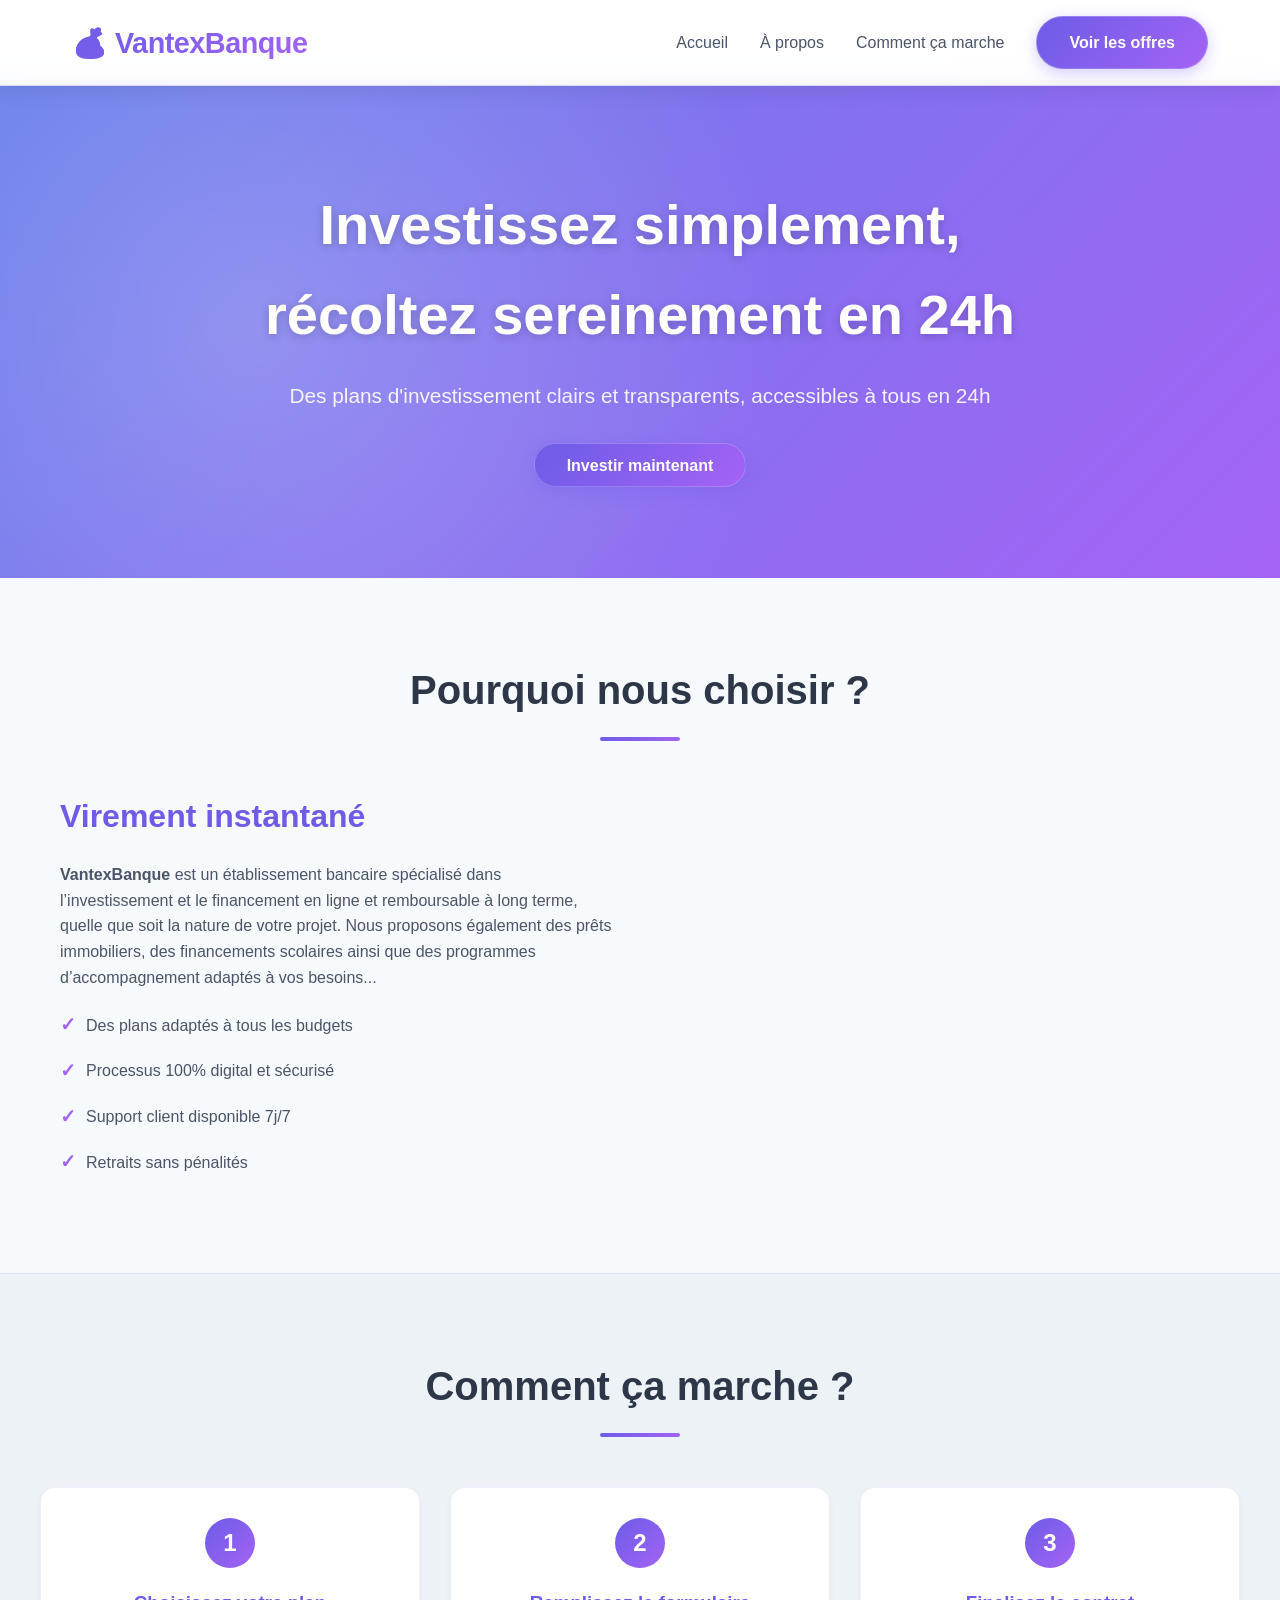
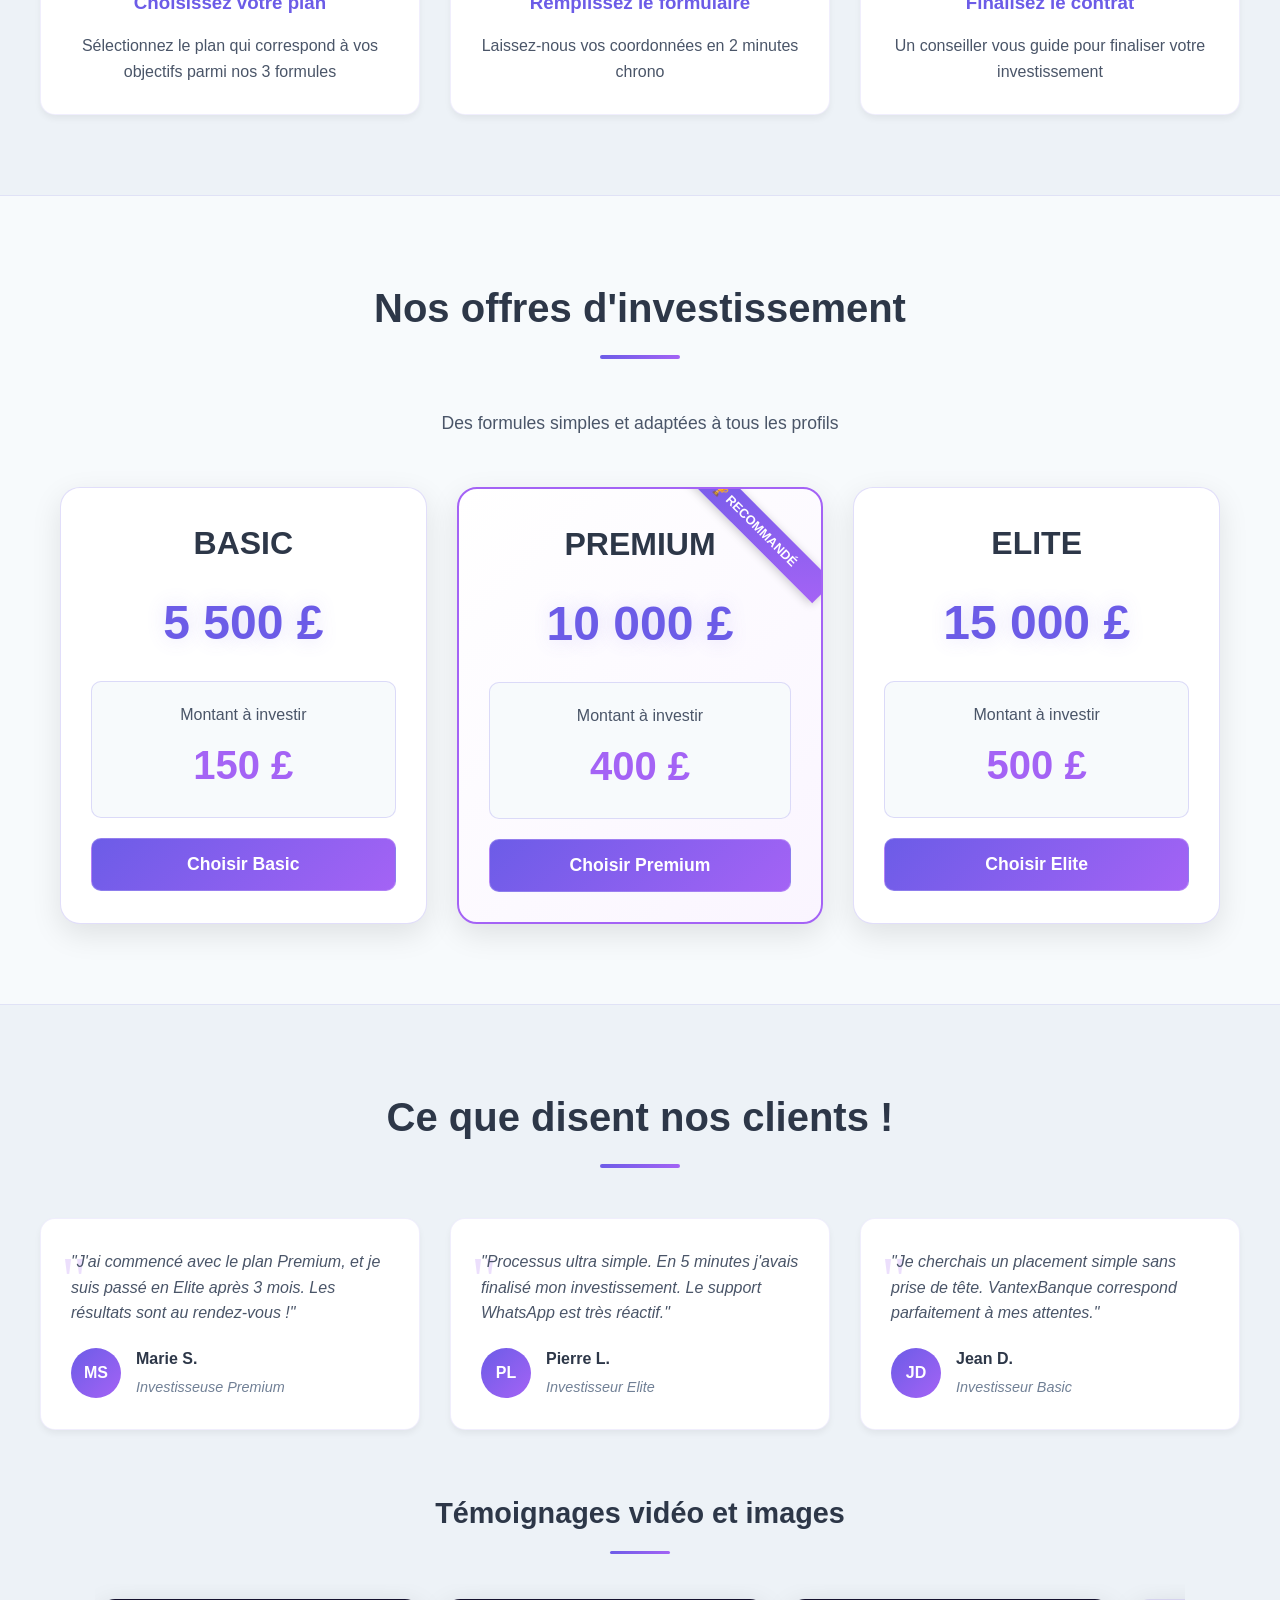
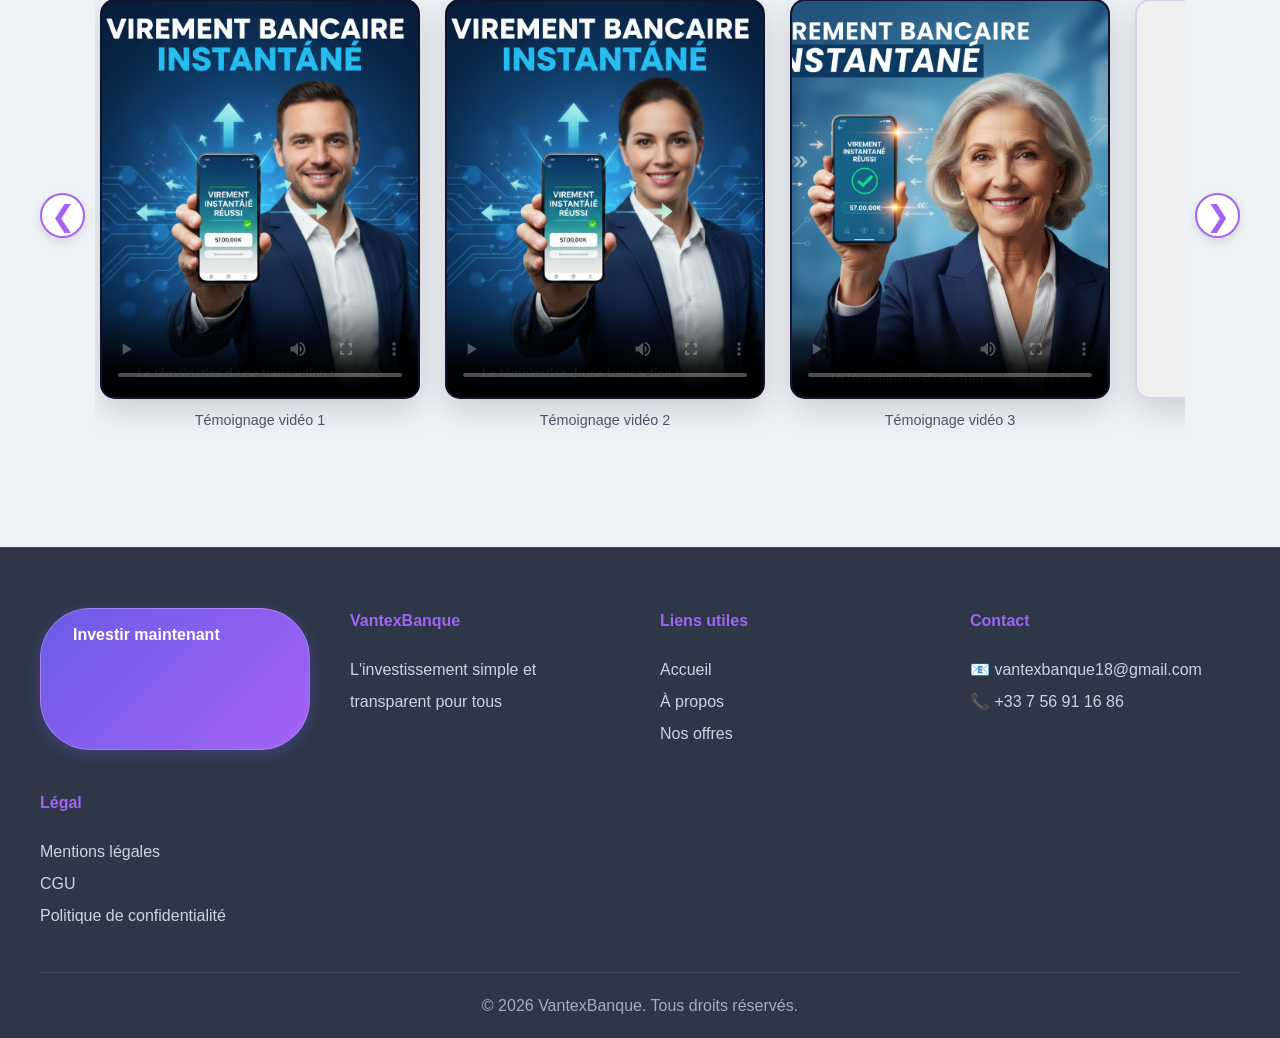
==== index.html @ fed4813f "Add files via upload" ====
<!DOCTYPE html>
<html lang="fr">
<head>
    <meta charset="UTF-8">
    <meta name="viewport" content="width=device-width, initial-scale=1.0, maximum-scale=1.0, user-scalable=yes">
    <title>VantexBanque - Placements Simples et Sûrs</title>
    <link rel="stylesheet" href="style.css">
</head>
<body>
    <header>
        <nav>
            <div class="logo">💰 VantexBanque</div>

            <!-- Burger Menu pour mobile -->
            <div class="burger-menu" onclick="toggleMenu()">
                <span></span>
                <span></span>
                <span></span>
            </div>

            <div class="nav-links">
                <a href="#accueil" onclick="closeMenu()">Accueil</a>
                <a href="#about" onclick="closeMenu()">À propos</a>
                <a href="#comment" onclick="closeMenu()">Comment ça marche</a>
                <a href="#plans" class="nav-btn" onclick="scrollToPlans(); closeMenu();">Voir les offres</a>
            </div>
        </nav>
    </header>

    <main>
        <!-- Section Accueil -->
        <section id="accueil" class="hero">
            <div class="hero-content">
                <h1>Investissez simplement,<br>récoltez sereinement en 24h</h1>
                <p>Des plans d'investissement clairs et transparents, accessibles à tous en 24h</p>
                <a href="#plans" class="nav-btn" onclick="scrollToPlans(); closeMenu();">Investir maintenant</a>
            </div>
        </section>

        <!-- Section À propos -->
        <section id="about" class="about">
            <h2 class="section-title">Pourquoi nous choisir ?</h2>
            <div class="about-content">
                <div class="about-text">
                    <h3>Virement instantané</h3>
                    <p><b>VantexBanque</b> est un établissement bancaire spécialisé dans l’investissement et le financement en ligne et remboursable à long terme, quelle que soit la nature de votre projet. Nous proposons également des prêts immobiliers, des financements scolaires ainsi que des programmes d’accompagnement adaptés à vos besoins...</p>
                    <ul class="features-list">
                        <li>Des plans adaptés à tous les budgets</li>
                        <li>Processus 100% digital et sécurisé</li>
                        <li>Support client disponible 7j/7</li>
                        <li>Retraits sans pénalités</li>
                    </ul>
                </div>
            </div>
        </section>

        <!-- Section Comment ça marche -->
        <section id="comment" class="how-it-works">
            <div class="how-container">
                <h2 class="section-title">Comment ça marche ?</h2>
                <div class="steps">
                    <div class="step">
                        <div class="step-number">1</div>
                        <h3>Choisissez votre plan</h3>
                        <p>Sélectionnez le plan qui correspond à vos objectifs parmi nos 3 formules</p>
                    </div>
                    <div class="step">
                        <div class="step-number">2</div>
                        <h3>Remplissez le formulaire</h3>
                        <p>Laissez-nous vos coordonnées en 2 minutes chrono</p>
                    </div>
                    <div class="step">
                        <div class="step-number">3</div>
                        <h3>Finalisez le contrat</h3>
                        <p>Un conseiller vous guide pour finaliser votre investissement</p>
                    </div>
                </div>
            </div>
        </section>

        <!-- Section Plans d'investissement (OFFRES) -->
        <section id="plans" class="plans">
            <h2 class="section-title">Nos offres d'investissement</h2>
            <p class="plans-subtitle">Des formules simples et adaptées à tous les profils</p>

            <div class="cards-container">
                <!-- Plan Basic -->
                <div class="card" onclick="openForm('Plan Basic')">
                    <div class="card-header">
                        <h3>BASIC</h3>
                        <div class="plan-price">
                            <span class="amount">5 500 £</span>
                        </div>
                    </div>

                    <div class="plan-invest">
                        <p>Montant à investir</p>
                        <div class="invest-amount">150 £</div>
                    </div>

                    <button class="card-btn">Choisir Basic</button>
                </div>

                <!-- Plan Premium -->
                <div class="card popular" onclick="openForm('Plan Premium')">
                    <div class="card-header">
                        <h3>PREMIUM</h3>
                        <div class="plan-price">
                            <span class="amount">10 000 £</span>
                        </div>
                    </div>

                    <div class="plan-invest">
                        <p>Montant à investir</p>
                        <div class="invest-amount">400 £</div>
                    </div>

                    <button class="card-btn">Choisir Premium</button>
                </div>

                <!-- Plan Elite -->
                <div class="card" onclick="openForm('Plan Elite')">
                    <div class="card-header">
                        <h3>ELITE</h3>
                        <div class="plan-price">
                            <span class="amount">15 000 £</span>
                        </div>
                    </div>

                    <div class="plan-invest">
                        <p>Montant à investir</p>
                        <div class="invest-amount">500 £</div>
                    </div>

                    <button class="card-btn">Choisir Elite</button>
                </div>
            </div>
        </section>

        <!-- Section Témoignages avec un seul slider -->
        <section class="testimonials">
            <div class="testimonials-container">
                <h2 class="section-title">Ce que disent nos clients !</h2>
                
                <!-- Témoignages textes -->
                <div class="testimonials-grid">
                    <div class="testimonial">
                        <p>"J'ai commencé avec le plan Premium, et je suis passé en Elite après 3 mois. Les résultats sont au rendez-vous !"</p>
                        <div class="testimonial-author">
                            <div class="author-avatar">MS</div>
                            <div class="author-info">
                                <h4>Marie S.</h4>
                                <p>Investisseuse Premium</p>
                            </div>
                        </div>
                    </div>

                    <div class="testimonial">
                        <p>"Processus ultra simple. En 5 minutes j'avais finalisé mon investissement. Le support WhatsApp est très réactif."</p>
                        <div class="testimonial-author">
                            <div class="author-avatar">PL</div>
                            <div class="author-info">
                                <h4>Pierre L.</h4>
                                <p>Investisseur Elite</p>
                            </div>
                        </div>
                    </div>

                    <div class="testimonial">
                        <p>"Je cherchais un placement simple sans prise de tête. VantexBanque correspond parfaitement à mes attentes."</p>
                        <div class="testimonial-author">
                            <div class="author-avatar">JD</div>
                            <div class="author-info">
                                <h4>Jean D.</h4>
                                <p>Investisseur Basic</p>
                            </div>
                        </div>
                    </div>
                </div>

                <!-- Slider unique avec vidéos et images mélangées -->
                <div class="testimonials-media">
                    <h3 class="media-title">Témoignages vidéo et images</h3>
                    <div class="slider-container">
                        <button class="slider-btn prev-btn" onclick="slideMedia('prev')">❮</button>
                        <div class="media-slider" id="mediaSlider">
                            <div class="slider-track" id="mediaTrack">
                                <!-- Vidéos -->
                                <div class="media-item video-item">
                                    <video width="320" height="400" controls poster="couv1.png">
                                        <source src="Tem1.mp4" type="video/mp4">
                                        Votre navigateur ne supporte pas la lecture vidéo.
                                    </video>
                                    <p class="media-label">Témoignage vidéo 1</p>
                                </div>
                                
                                <div class="media-item video-item">
                                    <video width="320" height="400" controls poster="couv2.png">
                                        <source src="Tem2.mp4" type="video/mp4">
                                        Votre navigateur ne supporte pas la lecture vidéo.
                                    </video>
                                    <p class="media-label">Témoignage vidéo 2</p>
                                </div>
                                
                                <div class="media-item video-item">
                                    <video width="320" height="400" controls poster="couv3.png">
                                        <source src="Tem3.mp4" type="video/mp4">
                                        Votre navigateur ne supporte pas la lecture vidéo.
                                    </video>
                                    <p class="media-label">Témoignage vidéo 3</p>
                                </div>
                                
                                <!-- Images -->
                                <div class="media-item image-item">
                                    <img src="img1.jpg" alt="Témoignage client 1" loading="lazy" onclick="zoomImage(this)">
                                    <p class="media-label">Capture d'écran 1</p>
                                </div>
                            </div>
                        </div>
                        <button class="slider-btn next-btn" onclick="slideMedia('next')">❯</button>
                    </div>
                </div>
            </div>
        </section> 
    </main>

    <!-- Footer -->
    <footer>
        <div class="footer-content">
            <a href="#plans" class="nav-btn" onclick="scrollToPlans(); closeMenu();">Investir maintenant</a>
            <div class="footer-col">
                <h4>VantexBanque</h4>
                <p>L'investissement simple et transparent pour tous</p>
            </div>
            <div class="footer-col">
                <h4>Liens utiles</h4>
                <p><a href="#accueil">Accueil</a></p>
                <p><a href="#about">À propos</a></p>
                <p><a href="#plans">Nos offres</a></p>
            </div>
            <div class="footer-col">
                <h4>Contact</h4>
                <p>📧 vantexbanque18@gmail.com</p>
                <p>📞 +33 7 56 91 16 86</p>
            </div>
            <div class="footer-col">
                <h4>Légal</h4>
                <p>Mentions légales</p>
                <p>CGU</p>
                <p>Politique de confidentialité</p>
            </div>
        </div>
        <div class="footer-bottom">
            <p>&copy; 2026 VantexBanque. Tous droits réservés.</p>
        </div>
    </footer>

    <!-- Modal Formulaire -->
    <div id="formModal" class="modal">
        <div class="modal-content">
            <span class="close" onclick="closeForm()">&times;</span>
            <h2>Rejoindre le plan</h2>
            <form id="investmentForm" onsubmit="submitForm(event)">
                <div class="form-group">
                    <label for="nom">Nom</label>
                    <input type="text" id="nom" required placeholder="Votre nom">
                </div>

                <div class="form-group">
                    <label for="prenom">Prénom</label>
                    <input type="text" id="prenom" required placeholder="Votre prénom">
                </div>

                <div class="form-group">
                    <label for="email">Email</label>
                    <input type="email" id="email" required placeholder="votre@email.com">
                </div>

                <div class="form-group">
                    <label for="plan">Plan d'investissement</label>
                    <select id="plan" required>
                        <option value="">Sélectionnez un plan</option>
                        <option value="Basic - 5 500£">Basic - 150 £ d'investissement</option>
                        <option value="Premium - 10 000£">Premium - 400 £ d'investissement</option>
                        <option value="Elite - 15 000£">Elite - 500 £ d'investissement</option>
                    </select>
                </div>

                <div class="form-group">
                    <label for="paiement">Moyen de paiement</label>
                    <select id="paiement" required>
                        <option value="">Sélectionnez</option>
                        <option value="Carte bancaire">💳 Carte bancaire</option>
                        <option value="Virement">🏦 Virement bancaire</option>
                        <option value="PayPal">📱 PayPal</option>
                        <option value="Crypto">₿ Crypto-monnaie</option>
                    </select>
                </div>

                <button type="submit" class="submit-btn">SOUMETTRE</button>
            </form>
        </div>
    </div>

    <!-- Modal Zoom Image -->
    <div id="imageZoomModal" class="image-zoom-modal" onclick="closeZoomModal()">
        <span class="close-zoom">&times;</span>
        <img id="zoomedImage" class="zoomed-image" src="" alt="Image agrandie">
    </div>

    <script src="script.js"></script>
</body>
</html>
---- style.css ----
* {
    margin: 0;
    padding: 0;
    box-sizing: border-box;
}

body {
    font-family: 'Poppins', 'Segoe UI', sans-serif;
    line-height: 1.6;
    color: #2d3748;
    background: #f7fafc;
}

/* Header avec navigation */
header {
    background: rgba(255, 255, 255, 0.9);
    backdrop-filter: blur(10px);
    box-shadow: 0 2px 20px rgba(0, 0, 0, 0.1);
    position: fixed;
    width: 100%;
    top: 0;
    z-index: 1000;
    border-bottom: 1px solid rgba(108, 92, 231, 0.2);
}

nav {
    max-width: 1200px;
    margin: 0 auto;
    padding: 1rem 2rem;
    display: flex;
    justify-content: space-between;
    align-items: center;
    position: relative;
}

.logo {
    font-size: 1.8rem;
    font-weight: 700;
    background: linear-gradient(135deg, #6c5ce7, #a463f5);
    -webkit-background-clip: text;
    -webkit-text-fill-color: transparent;
    letter-spacing: -0.5px;
    z-index: 1001;
}

/* Menu burger pour mobile */
.burger-menu {
    display: none;
    flex-direction: column;
    cursor: pointer;
    z-index: 1001;
    padding: 10px;
}

.burger-menu span {
    width: 25px;
    height: 3px;
    background: linear-gradient(135deg, #6c5ce7, #a463f5);
    margin: 3px 0;
    transition: 0.4s;
    border-radius: 3px;
}

.burger-menu.active span:nth-child(1) {
    transform: rotate(-45deg) translate(-5px, 6px);
}

.burger-menu.active span:nth-child(2) {
    opacity: 0;
}

.burger-menu.active span:nth-child(3) {
    transform: rotate(45deg) translate(-5px, -6px);
}

.nav-links {
    display: flex;
    gap: 2rem;
    align-items: center;
    transition: 0.3s;
}

.nav-links a {
    text-decoration: none;
    color: #4a5568;
    font-weight: 500;
    transition: color 0.3s;
    font-size: 1rem;
}

.nav-links a:hover {
    color: #a463f5;
}

.nav-btn {
    background: linear-gradient(135deg, #6c5ce7, #a463f5);
    color: white !important;
    padding: 0.8rem 2rem;
    border-radius: 50px;
    font-weight: 600 !important;
    box-shadow: 0 4px 15px rgba(108, 92, 231, 0.3);
    transition: all 0.3s !important;
    border: 1px solid rgba(255, 255, 255, 0.2);
    white-space: nowrap; 
    text-decoration: none;
}

.nav-btn:hover {
    transform: translateY(-2px);
    box-shadow: 0 8px 25px rgba(108, 92, 231, 0.4);
    background: linear-gradient(135deg, #7c6cf7, #b574ff);
    color: white !important;
}

/* Main Content */
main {
    margin-top: 80px;
}

/* Hero Section */
.hero {
    background: linear-gradient(135deg, #667eea 0%, #a463f5 100%);
    padding: 100px 20px;
    color: white;
    text-align: center;
    position: relative;
    overflow: hidden;
}

.hero::before {
    content: '';
    position: absolute;
    top: 0;
    left: 0;
    right: 0;
    bottom: 0;
    background: radial-gradient(circle at 20% 50%, rgba(255, 255, 255, 0.2) 0%, transparent 50%);
    pointer-events: none;
}

.hero-content {
    max-width: 1200px;
    margin: 0 auto;
    position: relative;
    z-index: 1;
}

.hero h1 {
    font-size: 3.5rem;
    margin-bottom: 20px;
    font-weight: 700;
    text-shadow: 0 2px 10px rgba(0, 0, 0, 0.2);
    color: white;
    -webkit-text-fill-color: white;
    background: none;
}

.hero p {
    font-size: 1.3rem;
    margin-bottom: 40px;
    color: rgba(255, 255, 255, 0.9);
}

.hero-stats {
    display: flex;
    justify-content: center;
    gap: 60px;
    margin-top: 50px;
}

.stat-item {
    text-align: center;
}

.stat-number {
    font-size: 2.5rem;
    font-weight: 700;
    display: block;
    color: white;
}

.stat-label {
    font-size: 1rem;
    color: rgba(255, 255, 255, 0.8);
}

/* About Section */
.about {
    max-width: 1200px;
    margin: 80px auto;
    padding: 0 20px;
}

.section-title {
    text-align: center;
    font-size: 2.5rem;
    margin-bottom: 50px;
    color: #2d3748;
    position: relative;
}

.section-title::after {
    content: '';
    display: block;
    width: 80px;
    height: 4px;
    background: linear-gradient(135deg, #6c5ce7, #a463f5);
    margin: 15px auto 0;
    border-radius: 2px;
}

.about-content {
    display: grid;
    grid-template-columns: 1fr 1fr;
    gap: 50px;
    align-items: center;
}

.about-text h3 {
    font-size: 2rem;
    margin-bottom: 20px;
    color: #6c5ce7;
}

.about-text p {
    margin-bottom: 20px;
    color: #4a5568;
}

.features-list {
    list-style: none;
}

.features-list li {
    margin-bottom: 15px;
    display: flex;
    align-items: center;
    gap: 10px;
    color: #4a5568;
}

.features-list li::before {
    content: '✓';
    color: #a463f5;
    font-weight: bold;
    font-size: 1.2rem;
}

.about-image {
    background: linear-gradient(135deg, #f0f5fa, #e6edf5);
    padding: 40px;
    border-radius: 20px;
    text-align: center;
    border: 1px solid rgba(108, 92, 231, 0.2);
}

.about-image .placeholder-icon {
    font-size: 8rem;
    line-height: 1;
    filter: drop-shadow(0 10px 20px rgba(108, 92, 231, 0.2));
}

/* How it works */
.how-it-works {
    background: #edf2f7;
    padding: 80px 20px;
    border-top: 1px solid rgba(108, 92, 231, 0.1);
    border-bottom: 1px solid rgba(108, 92, 231, 0.1);
}

.how-container {
    max-width: 1200px;
    margin: 0 auto;
}

.steps {
    display: grid;
    grid-template-columns: repeat(3, 1fr);
    gap: 30px;
    margin-top: 50px;
}

.step {
    text-align: center;
    padding: 30px;
    background: white;
    border-radius: 15px;
    transition: transform 0.3s, box-shadow 0.3s;
    border: 1px solid rgba(108, 92, 231, 0.1);
    box-shadow: 0 4px 6px rgba(0, 0, 0, 0.05);
}

.step:hover {
    transform: translateY(-10px);
    box-shadow: 0 20px 30px rgba(108, 92, 231, 0.15);
    border-color: #a463f5;
}

.step-number {
    width: 50px;
    height: 50px;
    background: linear-gradient(135deg, #6c5ce7, #a463f5);
    color: white;
    border-radius: 50%;
    display: flex;
    align-items: center;
    justify-content: center;
    font-size: 1.5rem;
    font-weight: bold;
    margin: 0 auto 20px;
}

.step h3 {
    margin-bottom: 15px;
    color: #6c5ce7;
}

.step p {
    color: #4a5568;
}

/* Plans Section */
.plans {
    max-width: 1200px;
    margin: 80px auto;
    padding: 0 20px;
    scroll-margin-top: 100px;
}

.plans-subtitle {
    text-align: center;
    color: #4a5568;
    margin-bottom: 50px;
    font-size: 1.1rem;
}

.cards-container {
    display: grid;
    grid-template-columns: repeat(auto-fit, minmax(300px, 1fr));
    gap: 30px;
    margin-top: 30px;
}

.card {
    background: white;
    border-radius: 20px;
    padding: 30px;
    box-shadow: 0 10px 30px rgba(0, 0, 0, 0.1);
    transition: all 0.3s;
    cursor: pointer;
    border: 1px solid rgba(108, 92, 231, 0.2);
    position: relative;
    overflow: hidden;
}

.card:hover {
    transform: translateY(-10px);
    box-shadow: 0 20px 40px rgba(108, 92, 231, 0.2);
    border-color: #a463f5;
}

.card.popular {
    border: 2px solid #a463f5;
    background: linear-gradient(135deg, #ffffff, #faf5ff);
}

.card.popular::before {
    content: '🏆 RECOMMANDÉ';
    position: absolute;
    top: 20px;
    right: -30px;
    background: linear-gradient(135deg, #6c5ce7, #a463f5);
    color: white;
    padding: 5px 40px;
    font-size: 0.8rem;
    font-weight: bold;
    transform: rotate(45deg);
    box-shadow: 0 2px 10px rgba(0, 0, 0, 0.2);
}

.card-header {
    text-align: center;
    margin-bottom: 20px;
}

.card-header h3 {
    font-size: 2rem;
    color: #2d3748;
    margin-bottom: 15px;
}

.plan-price .amount {
    font-size: 3rem;
    font-weight: 700;
    color: #6c5ce7;
    display: block;
    text-shadow: 0 0 20px rgba(108, 92, 231, 0.2);
}

.plan-invest {
    background: #f7fafc;
    padding: 20px;
    border-radius: 10px;
    margin: 20px 0;
    text-align: center;
    border: 1px solid rgba(108, 92, 231, 0.2);
}

.plan-invest p {
    color: #4a5568;
    margin-bottom: 5px;
}

.invest-amount {
    font-size: 2.5rem;
    font-weight: 700;
    color: #a463f5;
}

.plan-details {
    margin: 25px 0;
    padding: 0 15px;
}

.plan-details p {
    margin-bottom: 8px;
    color: #4a5568;
    display: flex;
    align-items: center;
    gap: 8px;
}

.card-btn {
    background: linear-gradient(135deg, #6c5ce7, #a463f5);
    color: white;
    border: none;
    padding: 15px;
    border-radius: 10px;
    font-size: 1.1rem;
    font-weight: 600;
    cursor: pointer;
    width: 100%;
    transition: all 0.3s;
    border: 1px solid rgba(255, 255, 255, 0.2);
}

.card-btn:hover {
    transform: translateY(-2px);
    box-shadow: 0 5px 20px rgba(108, 92, 231, 0.4);
}

/* Testimonials Section avec slider unique */
.testimonials {
    background: #edf2f7;
    padding: 80px 20px;
    border-top: 1px solid rgba(108, 92, 231, 0.1);
}

.testimonials-container {
    max-width: 1200px;
    margin: 0 auto;
}

.testimonials-grid {
    display: grid;
    grid-template-columns: repeat(3, 1fr);
    gap: 30px;
    margin-top: 50px;
}

.testimonial {
    background: white;
    padding: 30px;
    border-radius: 15px;
    position: relative;
    border: 1px solid rgba(108, 92, 231, 0.1);
    box-shadow: 0 4px 6px rgba(0, 0, 0, 0.05);
}

.testimonial::before {
    content: '"';
    font-size: 4rem;
    color: #a463f5;
    opacity: 0.2;
    position: absolute;
    top: 10px;
    left: 20px;
    font-family: serif;
}

.testimonial p {
    margin-bottom: 20px;
    color: #4a5568;
    font-style: italic;
    position: relative;
    z-index: 1;
}

.testimonial-author {
    display: flex;
    align-items: center;
    gap: 15px;
}

.author-avatar {
    width: 50px;
    height: 50px;
    background: linear-gradient(135deg, #6c5ce7, #a463f5);
    border-radius: 50%;
    display: flex;
    align-items: center;
    justify-content: center;
    color: white;
    font-weight: bold;
}

.author-info h4 {
    color: #2d3748;
    margin-bottom: 5px;
}

.author-info p {
    margin: 0;
    font-size: 0.9rem;
    color: #718096;
}

/* Styles du slider unique */
.testimonials-media {
    margin-top: 60px;
}

.media-title {
    text-align: center;
    font-size: 1.8rem;
    color: #2d3748;
    margin-bottom: 30px;
    position: relative;
}

.media-title::after {
    content: '';
    display: block;
    width: 60px;
    height: 3px;
    background: linear-gradient(135deg, #6c5ce7, #a463f5);
    margin: 15px auto 0;
    border-radius: 2px;
}

.slider-container {
    position: relative;
    display: flex;
    align-items: center;
    gap: 10px;
    margin: 20px 0;
}

.media-slider {
    flex: 1;
    overflow-x: auto;
    scroll-behavior: smooth;
    -webkit-overflow-scrolling: touch;
    scrollbar-width: thin;
    scrollbar-color: #a463f5 #e2e8f0;
    padding: 10px 0;
    cursor: grab;
}

.media-slider:active {
    cursor: grabbing;
}

.media-slider::-webkit-scrollbar {
    height: 8px;
}

.media-slider::-webkit-scrollbar-track {
    background: #e2e8f0;
    border-radius: 10px;
}

.media-slider::-webkit-scrollbar-thumb {
    background: linear-gradient(135deg, #6c5ce7, #a463f5);
    border-radius: 10px;
}

.slider-track {
    display: flex;
    gap: 25px;
    width: max-content;
    padding: 5px;
}

.media-item {
    flex: 0 0 auto;
    width: 320px;
    transition: transform 0.3s;
}

.media-item:hover {
    transform: translateY(-5px);
}

.media-item video,
.media-item img {
    width: 100%;
    height: 400px;
    border-radius: 15px;
    box-shadow: 0 10px 30px rgba(0, 0, 0, 0.15);
    border: 2px solid rgba(108, 92, 231, 0.2);
    transition: all 0.3s;
    display: block;
}

.media-item video {
    object-fit: cover;
    background: #000;
}

.media-item img {
    object-fit: contain;
    background: #f0f0f0;
    cursor: pointer;
}

.media-item video:hover,
.media-item img:hover {
    border-color: #a463f5;
    box-shadow: 0 15px 40px rgba(108, 92, 231, 0.25);
}

.media-label {
    text-align: center;
    margin-top: 10px;
    font-size: 0.9rem;
    color: #4a5568;
    font-weight: 500;
}

.media-caption {
    text-align: center;
    margin-top: 20px;
    font-size: 1rem;
    color: #6c5ce7;
    font-weight: 500;
    padding: 10px;
    background: white;
    border-radius: 50px;
    box-shadow: 0 2px 10px rgba(0, 0, 0, 0.05);
    border: 1px solid rgba(108, 92, 231, 0.2);
}

.slider-btn {
    width: 45px;
    height: 45px;
    border-radius: 50%;
    background: white;
    border: 2px solid #a463f5;
    color: #a463f5;
    font-size: 1.8rem;
    display: flex;
    align-items: center;
    justify-content: center;
    cursor: pointer;
    transition: all 0.3s;
    box-shadow: 0 4px 10px rgba(0, 0, 0, 0.1);
    z-index: 10;
}

.slider-btn:hover {
    background: linear-gradient(135deg, #6c5ce7, #a463f5);
    color: white;
    transform: scale(1.1);
    border-color: transparent;
}

.slider-btn:active {
    transform: scale(0.95);
}

/* Modal Zoom Image */
.image-zoom-modal {
    display: none;
    position: fixed;
    z-index: 3000;
    left: 0;
    top: 0;
    width: 100%;
    height: 100%;
    background-color: rgba(0, 0, 0, 0.95);
    backdrop-filter: blur(8px);
}

.image-zoom-modal.active {
    display: flex;
    align-items: center;
    justify-content: center;
}

.zoomed-image {
    max-width: 90%;
    max-height: 90%;
    object-fit: contain;
    border-radius: 10px;
    box-shadow: 0 0 30px rgba(0, 0, 0, 0.5);
    border: 3px solid rgba(108, 92, 231, 0.3);
}

.close-zoom {
    position: absolute;
    top: 30px;
    right: 40px;
    color: white;
    font-size: 50px;
    font-weight: bold;
    cursor: pointer;
    transition: 0.3s;
    z-index: 3001;
    width: 60px;
    height: 60px;
    display: flex;
    align-items: center;
    justify-content: center;
    background: rgba(0, 0, 0, 0.5);
    border-radius: 50%;
    border: 2px solid white;
}

.close-zoom:hover {
    color: #a463f5;
    border-color: #a463f5;
    transform: rotate(90deg);
}

/* Modal Formulaire */
.modal {
    display: none;
    position: fixed;
    top: 0;
    left: 0;
    width: 100%;
    height: 100%;
    background: rgba(0, 0, 0, 0.5);
    backdrop-filter: blur(5px);
    z-index: 2000;
}

.modal-content {
    background: white;
    max-width: 500px;
    margin: 50px auto;
    padding: 40px;
    border-radius: 20px;
    position: relative;
    animation: slideDown 0.3s ease-out;
    border: 1px solid rgba(108, 92, 231, 0.2);
    box-shadow: 0 20px 40px rgba(0, 0, 0, 0.2);
}

@keyframes slideDown {
    from {
        transform: translateY(-100px);
        opacity: 0;
    }
    to {
        transform: translateY(0);
        opacity: 1;
    }
}

.close {
    position: absolute;
    top: 20px;
    right: 25px;
    font-size: 2rem;
    cursor: pointer;
    color: #a0aec0;
    transition: color 0.3s;
}

.close:hover {
    color: #a463f5;
}

.modal h2 {
    text-align: center;
    margin-bottom: 30px;
    color: #2d3748;
}

.form-group {
    margin-bottom: 20px;
}

label {
    display: block;
    margin-bottom: 8px;
    font-weight: 500;
    color: #4a5568;
}

input, select {
    width: 100%;
    padding: 12px 15px;
    border: 2px solid #e2e8f0;
    border-radius: 10px;
    font-size: 1rem;
    transition: all 0.3s;
    background: white;
    color: #2d3748;
}

input:focus, select:focus {
    outline: none;
    border-color: #a463f5;
    box-shadow: 0 0 10px rgba(164, 99, 245, 0.2);
}

.submit-btn {
    background: linear-gradient(135deg, #6c5ce7, #a463f5);
    color: white;
    border: none;
    padding: 15px;
    border-radius: 10px;
    font-size: 1.1rem;
    font-weight: 600;
    cursor: pointer;
    width: 100%;
    margin-top: 20px;
    transition: all 0.3s;
}

.submit-btn:hover {
    transform: translateY(-2px);
    box-shadow: 0 5px 20px rgba(108, 92, 231, 0.4);
}

/* Footer */
footer {
    background: #2d3748;
    color: #cbd5e0;
    padding: 60px 20px 20px;
    border-top: 1px solid rgba(255, 255, 255, 0.1);
}

.footer-content {
    max-width: 1200px;
    margin: 0 auto;
    display: grid;
    grid-template-columns: repeat(4, 1fr);
    gap: 40px;
}

.footer-col h4 {
    margin-bottom: 20px;
    color: #a463f5;
}

.footer-col p, .footer-col a {
    color: #cbd5e0;
    text-decoration: none;
    line-height: 2;
}

.footer-col a:hover {
    color: #a463f5;
}

.footer-bottom {
    max-width: 1200px;
    margin: 40px auto 0;
    padding-top: 20px;
    border-top: 1px solid rgba(255, 255, 255, 0.1);
    text-align: center;
    color: #a0aec0;
}

/* Responsive */
@media screen and (max-width: 768px) {
    .burger-menu {
        display: flex;
    }

    .nav-links {
        display: none;
        position: fixed;
        top: 0;
        left: 0;
        width: 100%;
        height: 100vh;
        background: rgba(255, 255, 255, 0.98);
        backdrop-filter: blur(10px);
        flex-direction: column;
        justify-content: center;
        align-items: center;
        gap: 2rem;
        z-index: 1000;
        padding: 20px;
    }

    .nav-links.active {
        display: flex;
    }

    .nav-links a {
        font-size: 1.5rem;
        color: #2d3748;
        padding: 15px;
        width: 100%;
        text-align: center;
        border-radius: 10px;
    }

    .nav-links a:hover {
        background: rgba(108, 92, 231, 0.1);
    }

    .nav-links .nav-btn {
        font-size: 1.3rem;
        padding: 15px 40px;
        margin-top: 20px;
        width: auto;
        min-width: 250px;
        background: linear-gradient(135deg, #6c5ce7, #a463f5);
        border: 2px solid rgba(255, 255, 255, 0.2);
        color: white !important;
    }

    .hero h1 {
        font-size: 2.2rem;
    }

    .hero p {
        font-size: 1.1rem;
    }

    .hero-stats {
        flex-direction: column;
        gap: 30px;
    }

    .stat-number {
        font-size: 2rem;
    }

    .about-content {
        grid-template-columns: 1fr;
        gap: 30px;
    }

    .about-text h3 {
        font-size: 1.8rem;
    }

    .steps {
        grid-template-columns: 1fr;
        gap: 20px;
    }

    .step {
        padding: 25px;
    }

    .cards-container {
        grid-template-columns: 1fr;
        gap: 20px;
    }

    .card {
        padding: 25px;
    }

    .plan-price .amount {
        font-size: 2.5rem;
    }

    .invest-amount {
        font-size: 2rem;
    }

    .testimonials-grid {
        grid-template-columns: 1fr;
        gap: 20px;
    }

    .slider-container {
        padding: 0 5px;
    }

    .media-item {
        width: 280px;
    }

    .media-item video,
    .media-item img {
        height: 350px;
    }

    .slider-btn {
        width: 40px;
        height: 40px;
        font-size: 1.5rem;
    }

    .media-title {
        font-size: 1.5rem;
    }

    .media-caption {
        font-size: 0.9rem;
        padding: 8px;
    }

    .footer-content {
        grid-template-columns: 1fr 1fr;
        gap: 30px;
    }

    .modal-content {
        margin: 20px;
        padding: 30px 20px;
    }

    .modal h2 {
        font-size: 1.5rem;
    }

    input, select {
        padding: 10px;
    }
}

@media screen and (max-width: 480px) {
    nav {
        padding: 0.8rem 1rem;
    }

    .logo {
        font-size: 1.5rem;
    }

    .hero {
        padding: 80px 15px;
    }

    .hero h1 {
        font-size: 1.8rem;
    }

    .section-title {
        font-size: 2rem;
    }

    .footer-content {
        grid-template-columns: 1fr;
        text-align: center;
    }

    .nav-links .nav-btn {
        min-width: 200px;
        font-size: 1.1rem;
        padding: 12px 30px;
    }
    
    .media-item {
        width: 240px;
    }

    .media-item video,
    .media-item img {
        height: 300px;
    }

    .slider-btn {
        width: 35px;
        height: 35px;
        font-size: 1.2rem;
    }

    .media-caption {
        font-size: 0.8rem;
    }

    .close-zoom {
        top: 20px;
        right: 20px;
        width: 50px;
        height: 50px;
        font-size: 40px;
    }
}

body.menu-open {
    overflow: hidden;
}
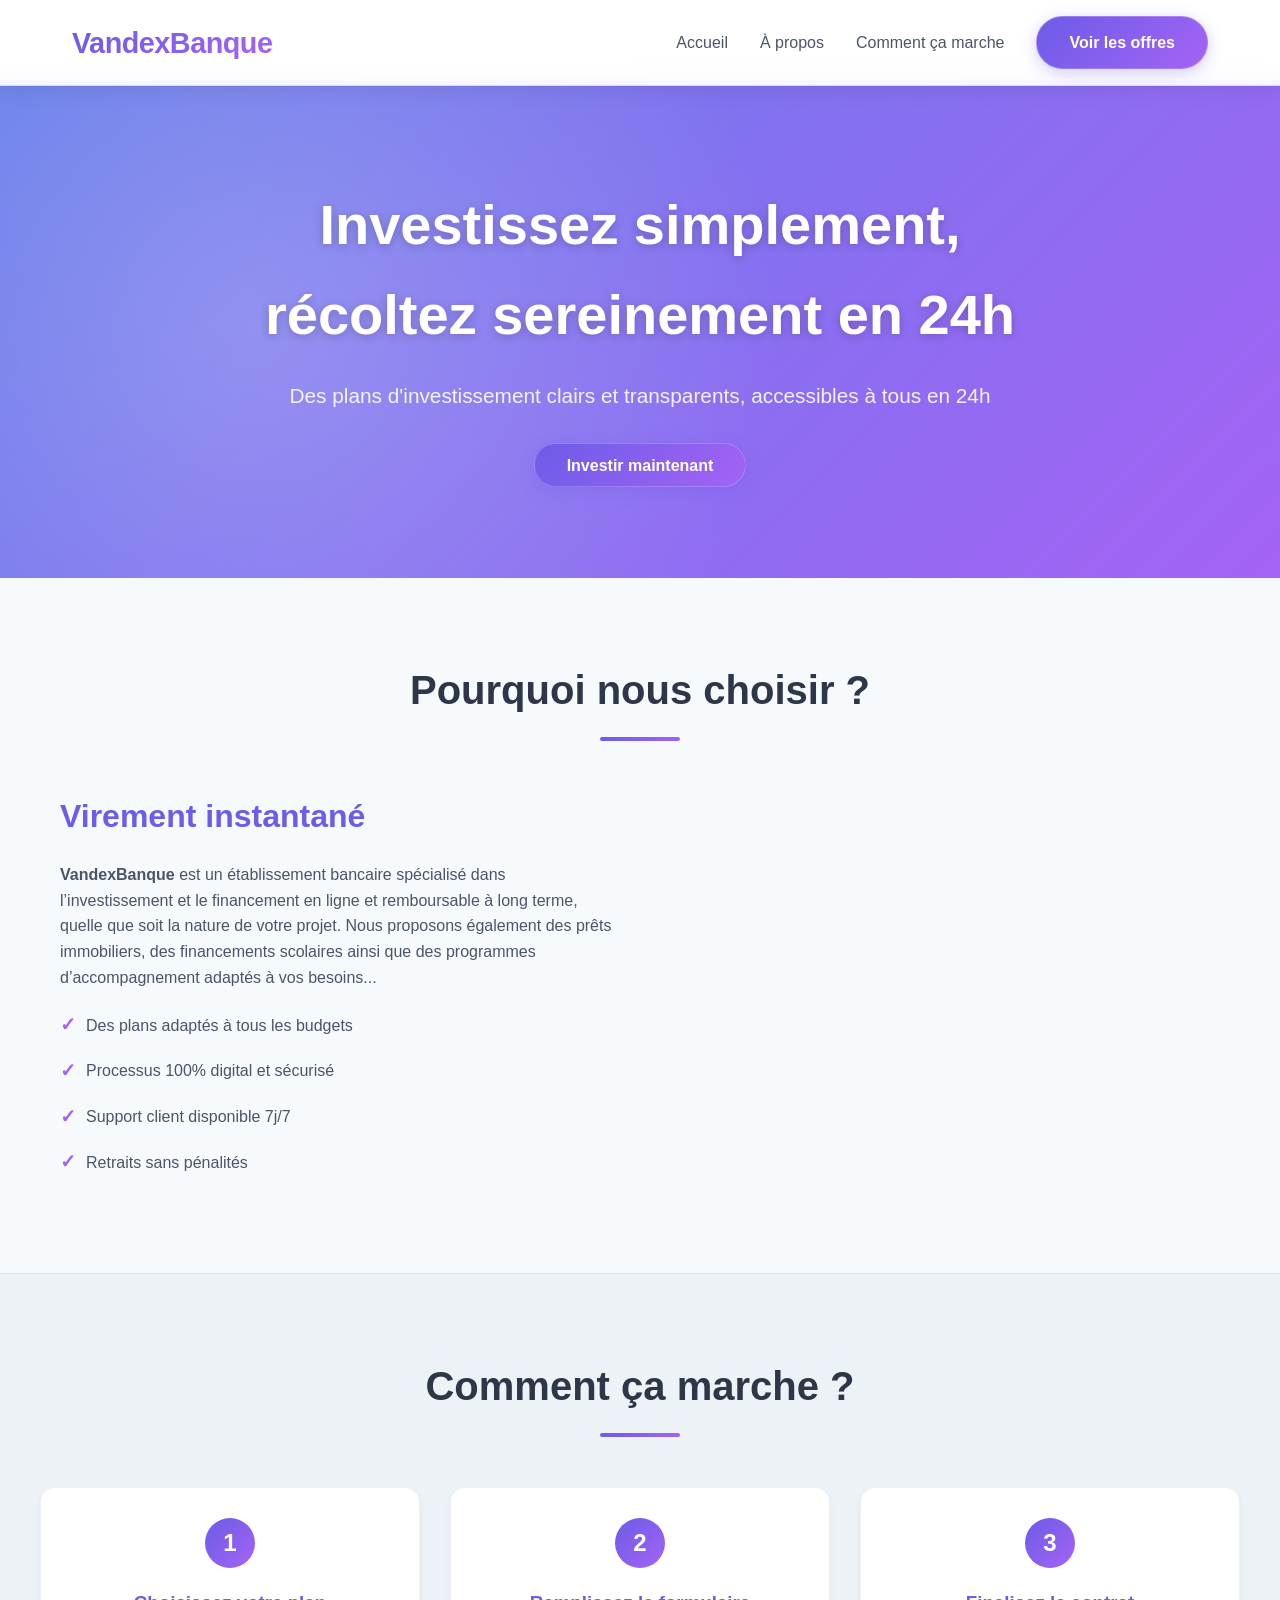
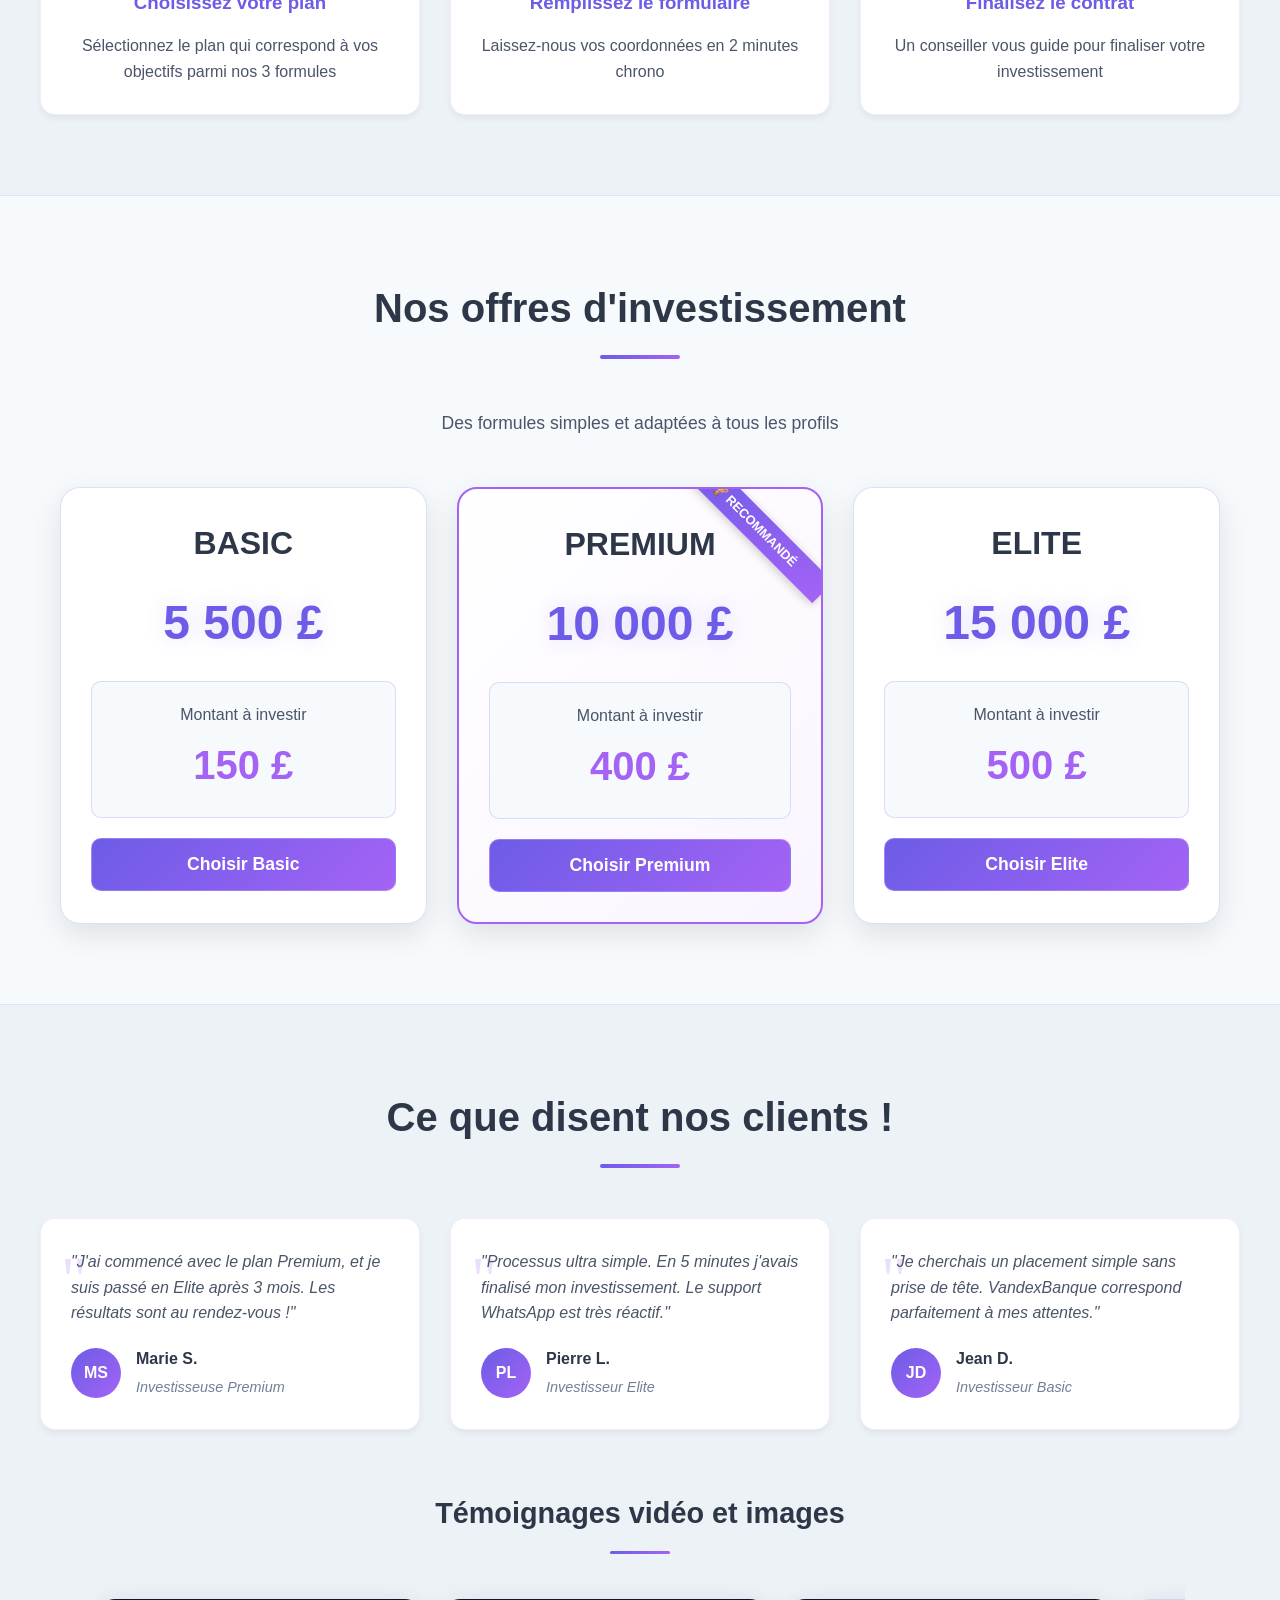
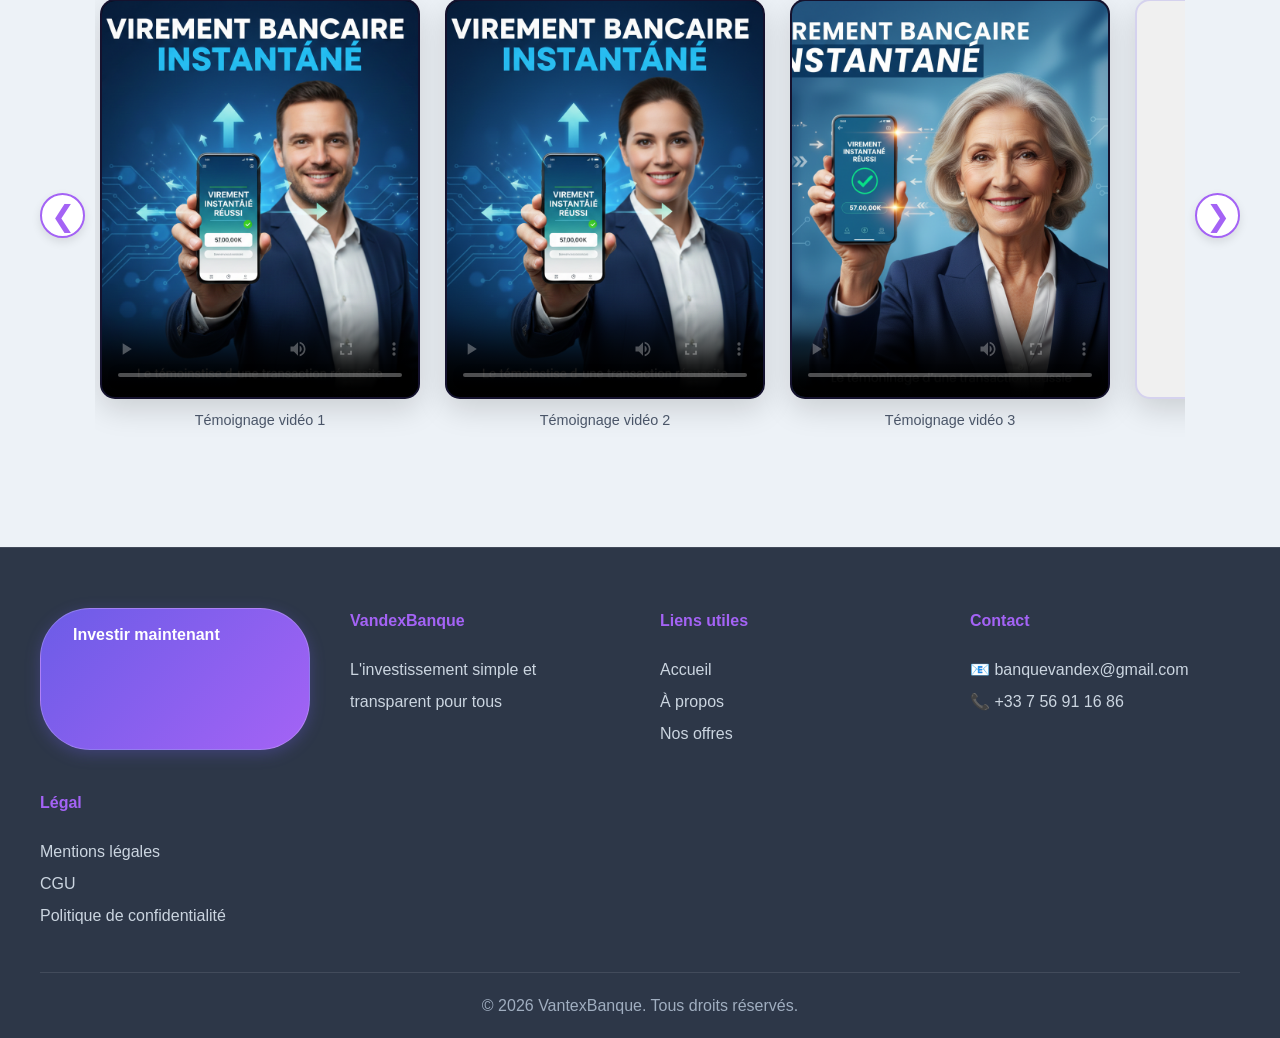
==== commit fc00eab6: "Update index.html" ====
--- a/index.html
+++ b/index.html
@@ -3,13 +3,13 @@
 <head>
     <meta charset="UTF-8">
     <meta name="viewport" content="width=device-width, initial-scale=1.0, maximum-scale=1.0, user-scalable=yes">
-    <title>VantexBanque - Placements Simples et Sûrs</title>
+    <title>VandexBanque - Placements Simples et Sûrs</title>
     <link rel="stylesheet" href="style.css">
 </head>
 <body>
     <header>
         <nav>
-            <div class="logo">💰 VantexBanque</div>
+            <div class="logo">VandexBanque</div>
 
             <!-- Burger Menu pour mobile -->
             <div class="burger-menu" onclick="toggleMenu()">
@@ -43,7 +43,7 @@
             <div class="about-content">
                 <div class="about-text">
                     <h3>Virement instantané</h3>
-                    <p><b>VantexBanque</b> est un établissement bancaire spécialisé dans l’investissement et le financement en ligne et remboursable à long terme, quelle que soit la nature de votre projet. Nous proposons également des prêts immobiliers, des financements scolaires ainsi que des programmes d’accompagnement adaptés à vos besoins...</p>
+                    <p><b>VandexBanque</b> est un établissement bancaire spécialisé dans l’investissement et le financement en ligne et remboursable à long terme, quelle que soit la nature de votre projet. Nous proposons également des prêts immobiliers, des financements scolaires ainsi que des programmes d’accompagnement adaptés à vos besoins...</p>
                     <ul class="features-list">
                         <li>Des plans adaptés à tous les budgets</li>
                         <li>Processus 100% digital et sécurisé</li>
@@ -167,7 +167,7 @@
                     </div>
 
                     <div class="testimonial">
-                        <p>"Je cherchais un placement simple sans prise de tête. VantexBanque correspond parfaitement à mes attentes."</p>
+                        <p>"Je cherchais un placement simple sans prise de tête. VandexBanque correspond parfaitement à mes attentes."</p>
                         <div class="testimonial-author">
                             <div class="author-avatar">JD</div>
                             <div class="author-info">
@@ -229,7 +229,7 @@
         <div class="footer-content">
             <a href="#plans" class="nav-btn" onclick="scrollToPlans(); closeMenu();">Investir maintenant</a>
             <div class="footer-col">
-                <h4>VantexBanque</h4>
+                <h4>VandexBanque</h4>
                 <p>L'investissement simple et transparent pour tous</p>
             </div>
             <div class="footer-col">
@@ -240,7 +240,7 @@
             </div>
             <div class="footer-col">
                 <h4>Contact</h4>
-                <p>📧 vantexbanque18@gmail.com</p>
+                <p>📧 banquevandex@gmail.com</p>
                 <p>📞 +33 7 56 91 16 86</p>
             </div>
             <div class="footer-col">
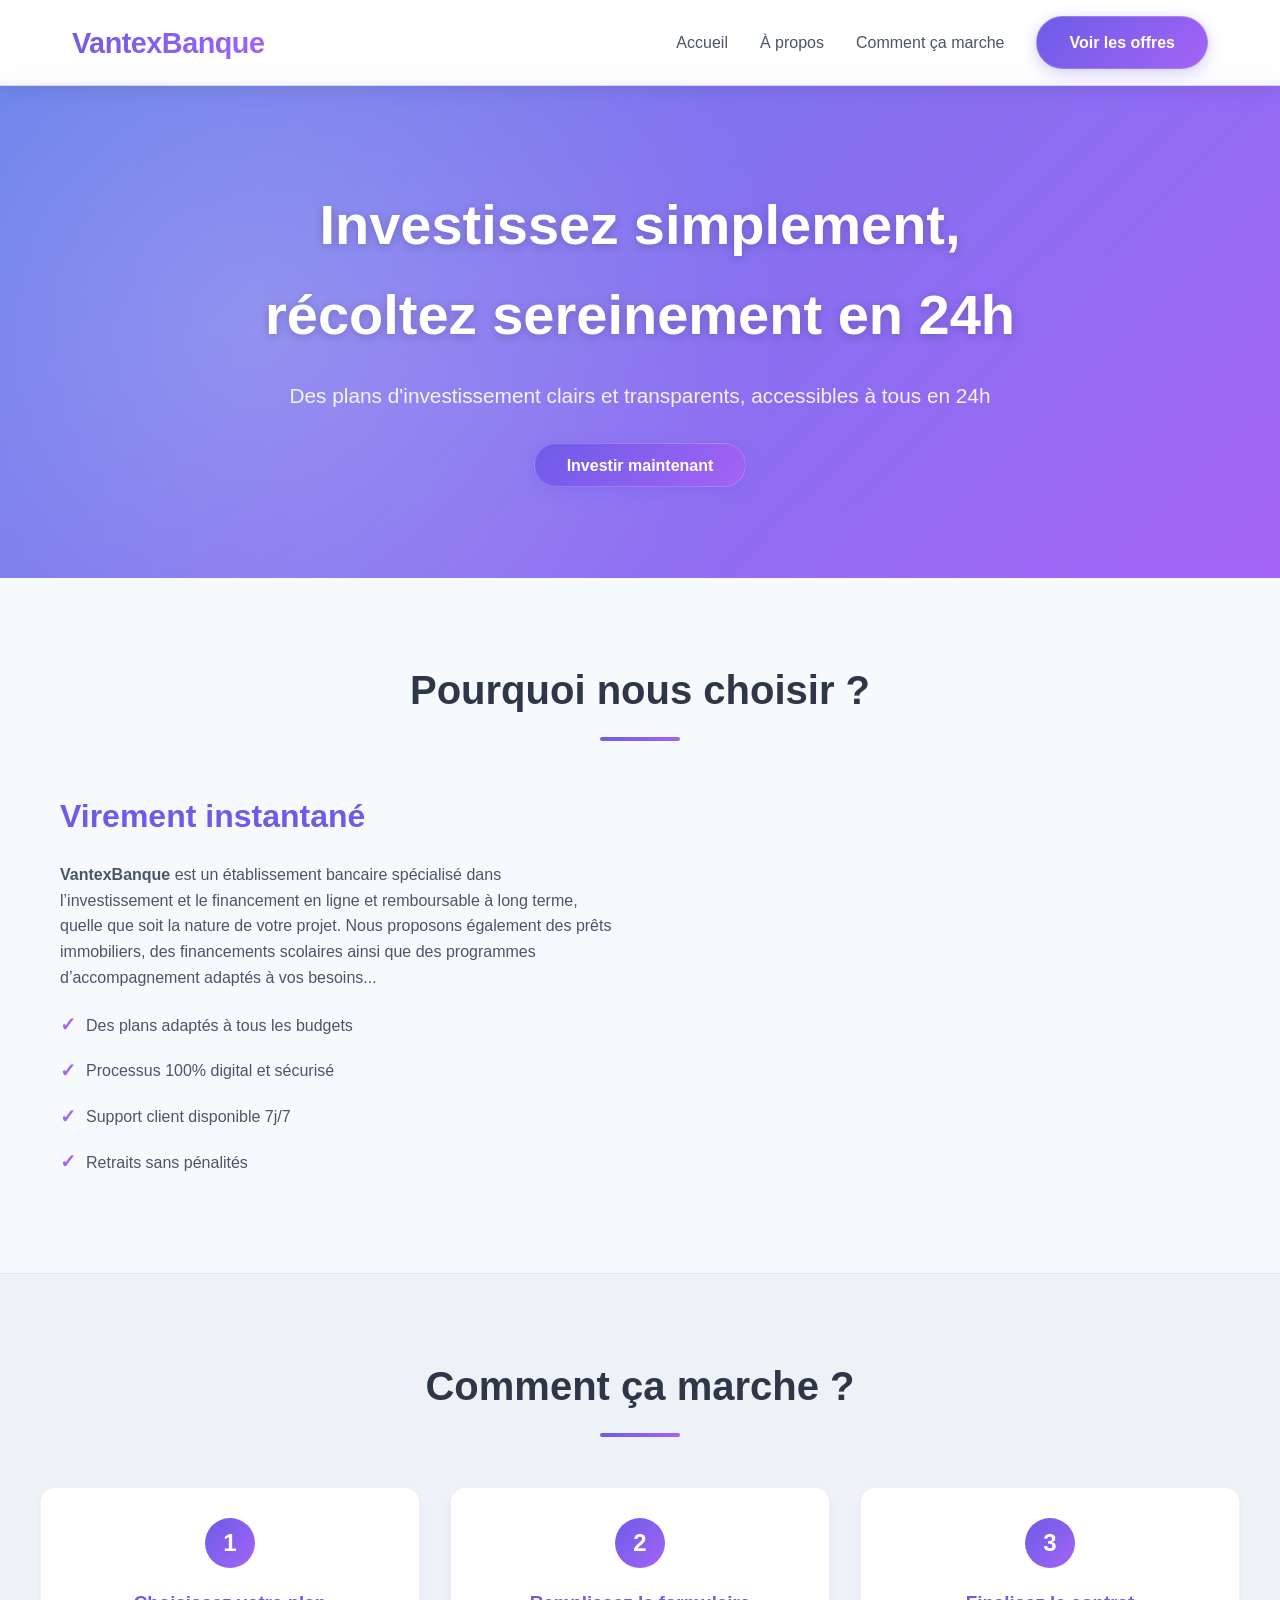
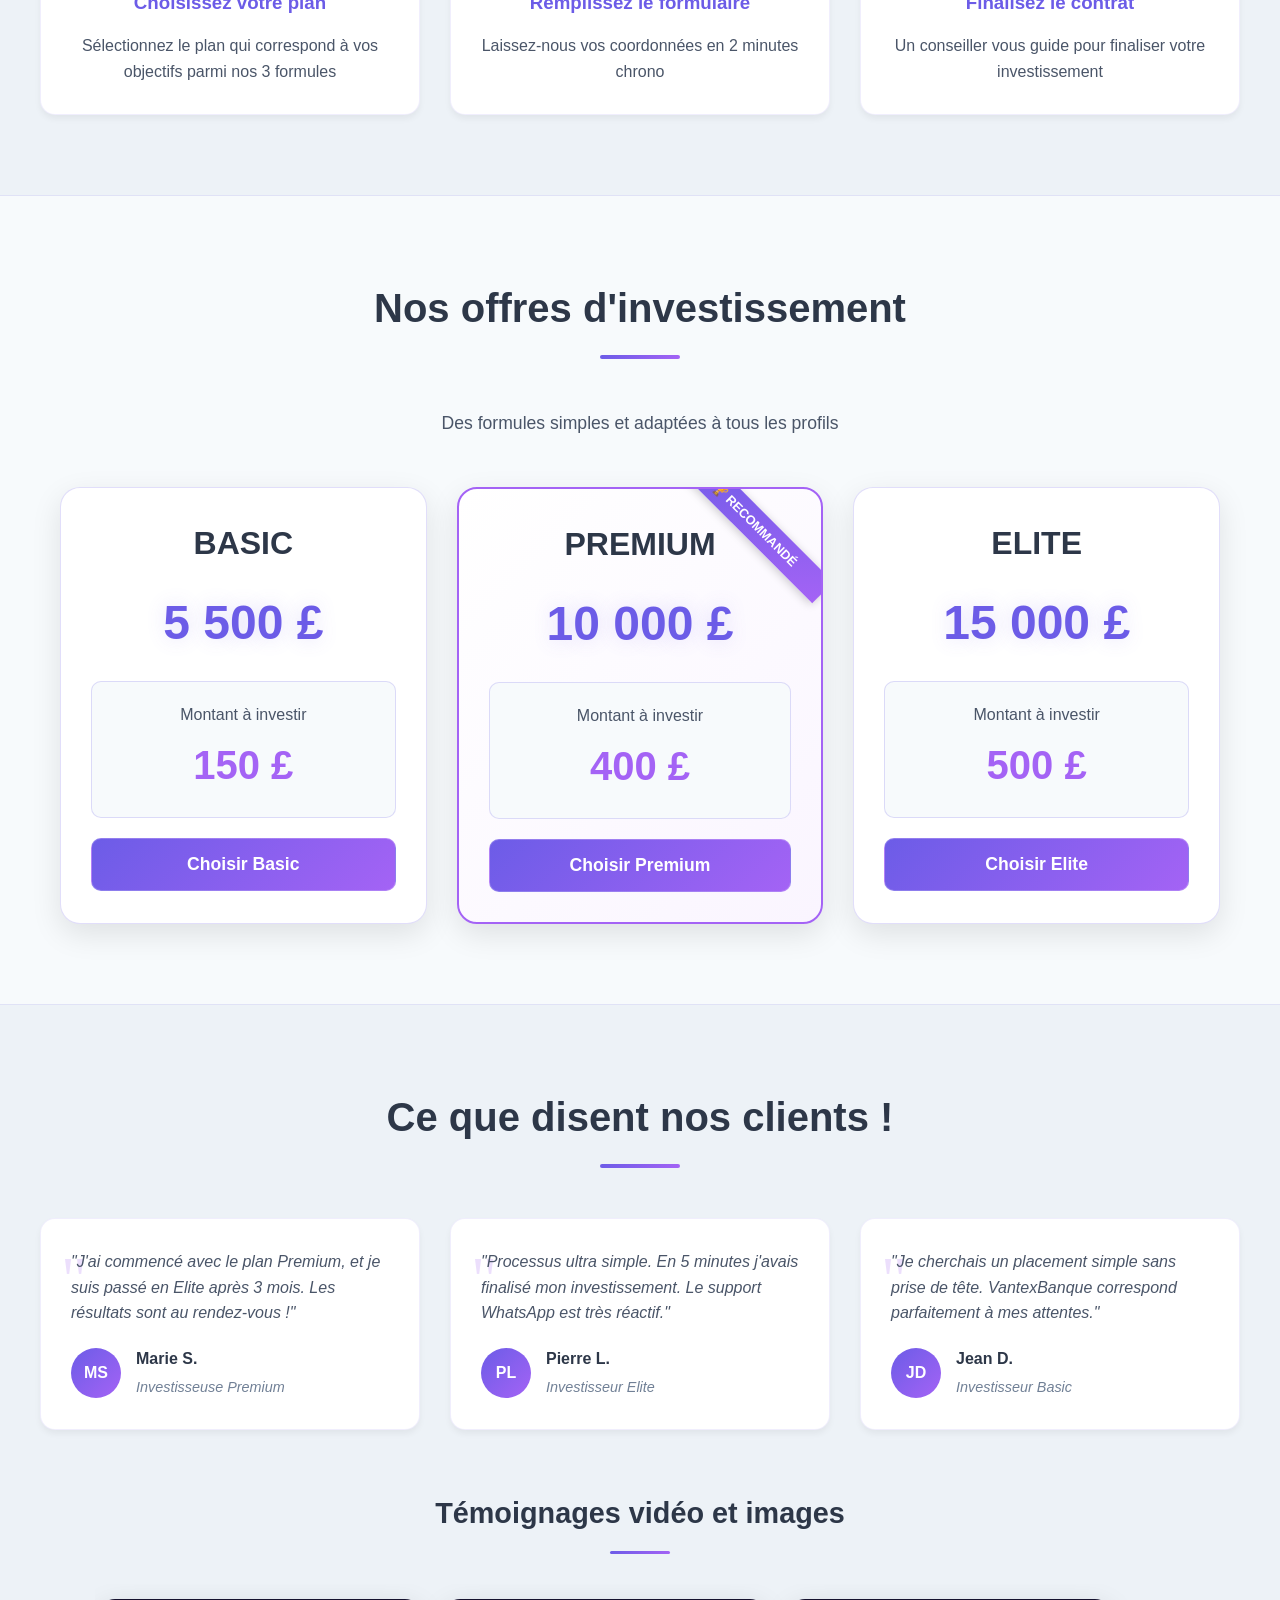
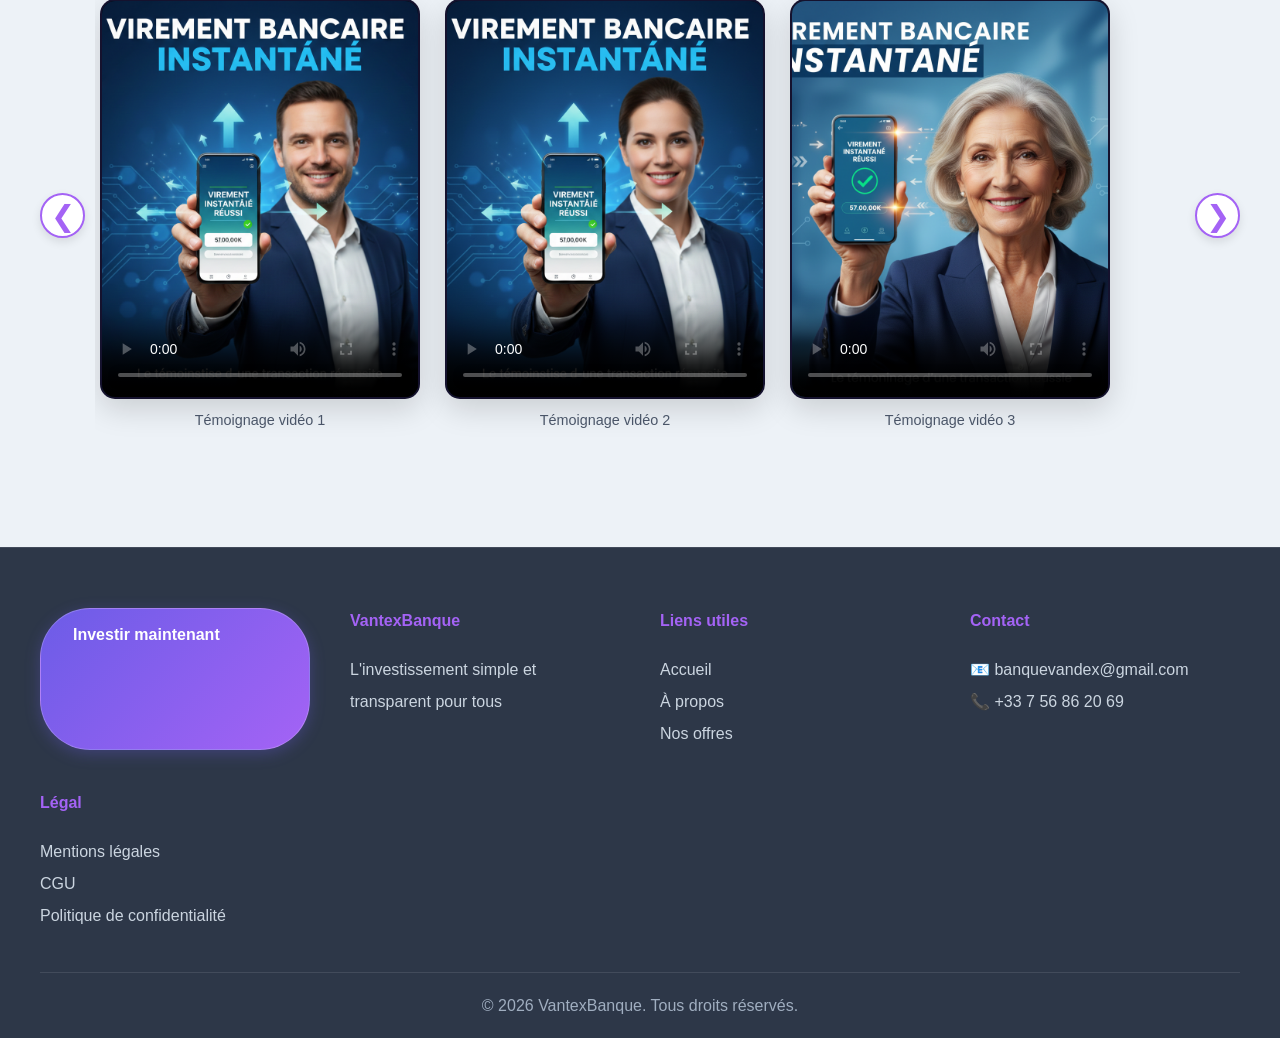
==== commit 6b8912cb: "Update index.html" ====
--- a/index.html
+++ b/index.html
@@ -9,7 +9,7 @@
 <body>
     <header>
         <nav>
-            <div class="logo">VandexBanque</div>
+            <div class="logo">VantexBanque</div>
 
             <!-- Burger Menu pour mobile -->
             <div class="burger-menu" onclick="toggleMenu()">
@@ -43,7 +43,7 @@
             <div class="about-content">
                 <div class="about-text">
                     <h3>Virement instantané</h3>
-                    <p><b>VandexBanque</b> est un établissement bancaire spécialisé dans l’investissement et le financement en ligne et remboursable à long terme, quelle que soit la nature de votre projet. Nous proposons également des prêts immobiliers, des financements scolaires ainsi que des programmes d’accompagnement adaptés à vos besoins...</p>
+                    <p><b>VantexBanque</b> est un établissement bancaire spécialisé dans l’investissement et le financement en ligne et remboursable à long terme, quelle que soit la nature de votre projet. Nous proposons également des prêts immobiliers, des financements scolaires ainsi que des programmes d’accompagnement adaptés à vos besoins...</p>
                     <ul class="features-list">
                         <li>Des plans adaptés à tous les budgets</li>
                         <li>Processus 100% digital et sécurisé</li>
@@ -167,7 +167,7 @@
                     </div>
 
                     <div class="testimonial">
-                        <p>"Je cherchais un placement simple sans prise de tête. VandexBanque correspond parfaitement à mes attentes."</p>
+                        <p>"Je cherchais un placement simple sans prise de tête. VantexBanque correspond parfaitement à mes attentes."</p>
                         <div class="testimonial-author">
                             <div class="author-avatar">JD</div>
                             <div class="author-info">
@@ -211,10 +211,10 @@
                                 </div>
                                 
                                 <!-- Images -->
-                                <div class="media-item image-item">
+                                <!-- <div class="media-item image-item">
                                     <img src="img1.jpg" alt="Témoignage client 1" loading="lazy" onclick="zoomImage(this)">
                                     <p class="media-label">Capture d'écran 1</p>
-                                </div>
+                                </div> -->
                             </div>
                         </div>
                         <button class="slider-btn next-btn" onclick="slideMedia('next')">❯</button>
@@ -229,7 +229,7 @@
         <div class="footer-content">
             <a href="#plans" class="nav-btn" onclick="scrollToPlans(); closeMenu();">Investir maintenant</a>
             <div class="footer-col">
-                <h4>VandexBanque</h4>
+                <h4>VantexBanque</h4>
                 <p>L'investissement simple et transparent pour tous</p>
             </div>
             <div class="footer-col">
@@ -241,7 +241,7 @@
             <div class="footer-col">
                 <h4>Contact</h4>
                 <p>📧 banquevandex@gmail.com</p>
-                <p>📞 +33 7 56 91 16 86</p>
+                <p>📞 +33 7 56 86 20 69</p>
             </div>
             <div class="footer-col">
                 <h4>Légal</h4>
--- a/style.css
+++ b/style.css
@@ -744,6 +744,7 @@
     background: rgba(0, 0, 0, 0.5);
     backdrop-filter: blur(5px);
     z-index: 2000;
+    overflow-y: auto;
 }
 
 .modal-content {
@@ -756,6 +757,7 @@
     animation: slideDown 0.3s ease-out;
     border: 1px solid rgba(108, 92, 231, 0.2);
     box-shadow: 0 20px 40px rgba(0, 0, 0, 0.2);
+    overflow-y: auto;
 }
 
 @keyframes slideDown {
@@ -1093,4 +1095,4 @@
 
 body.menu-open {
     overflow: hidden;
-}+}
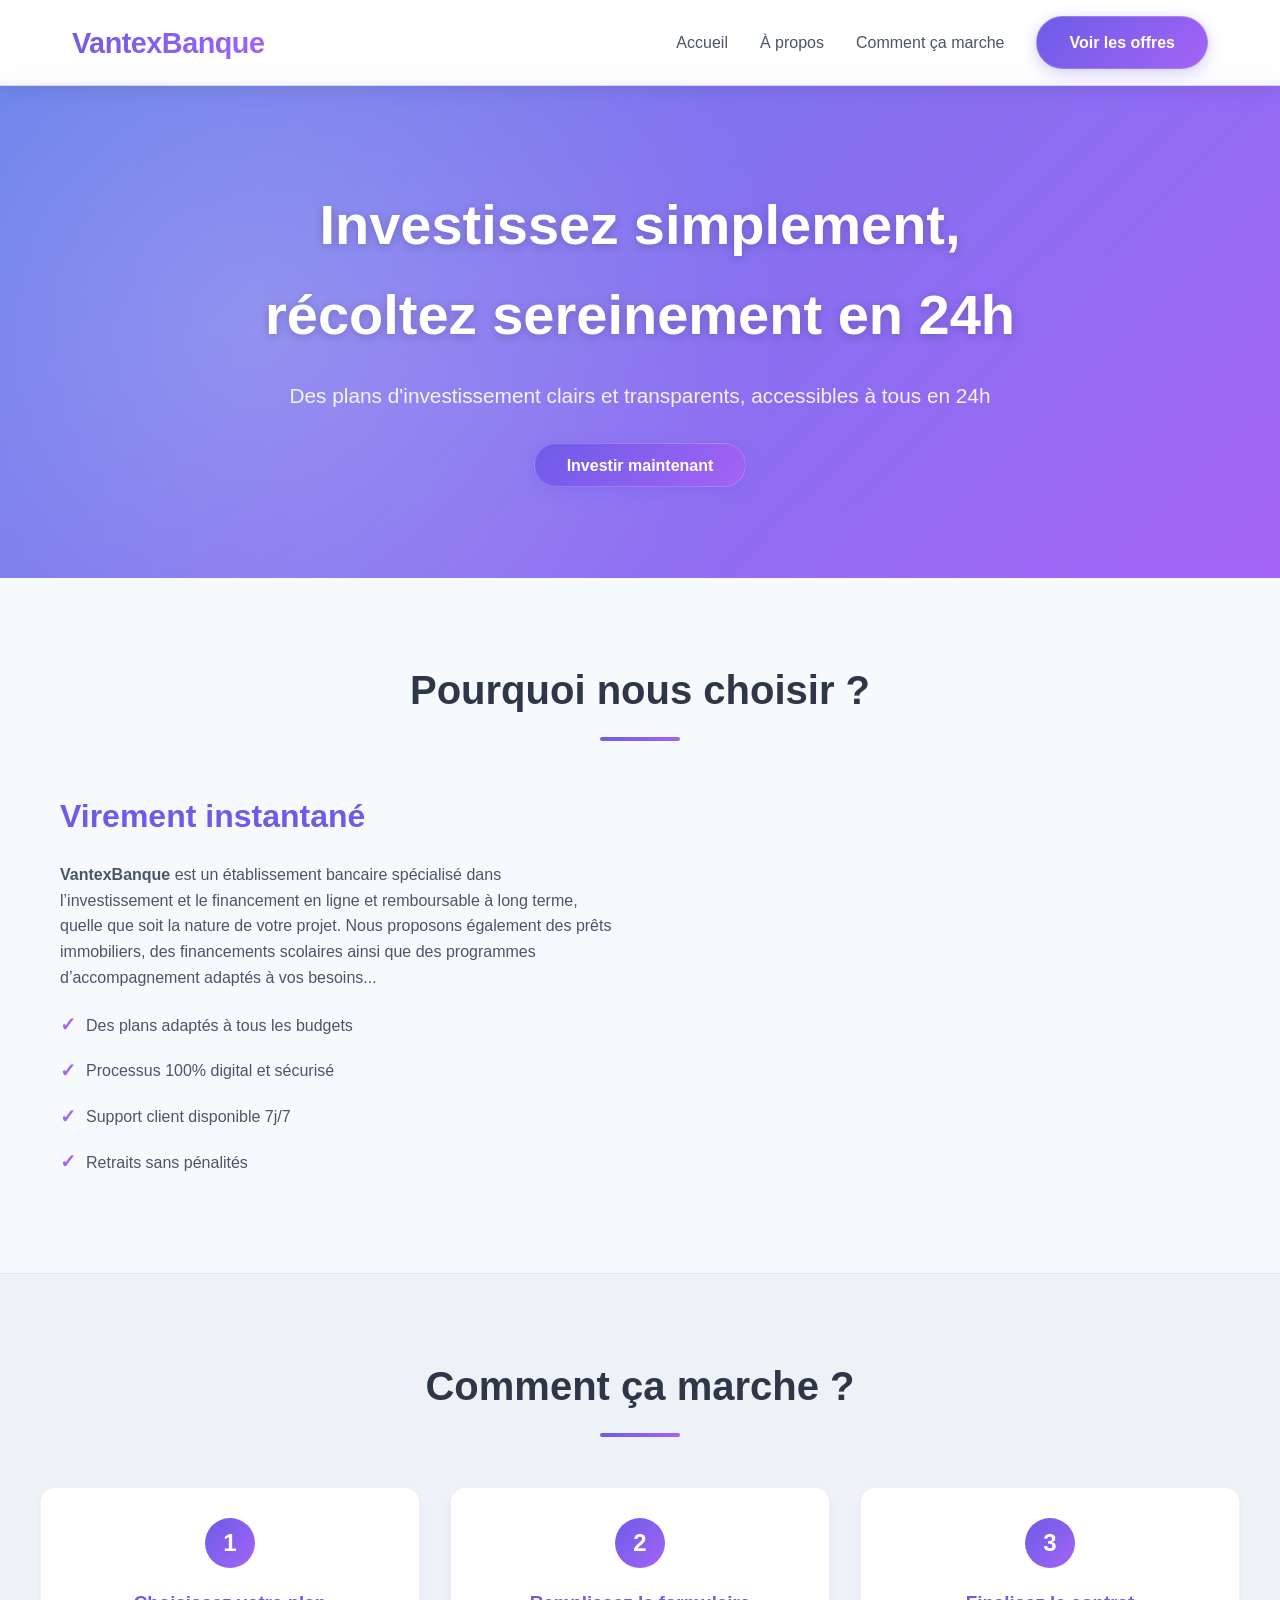
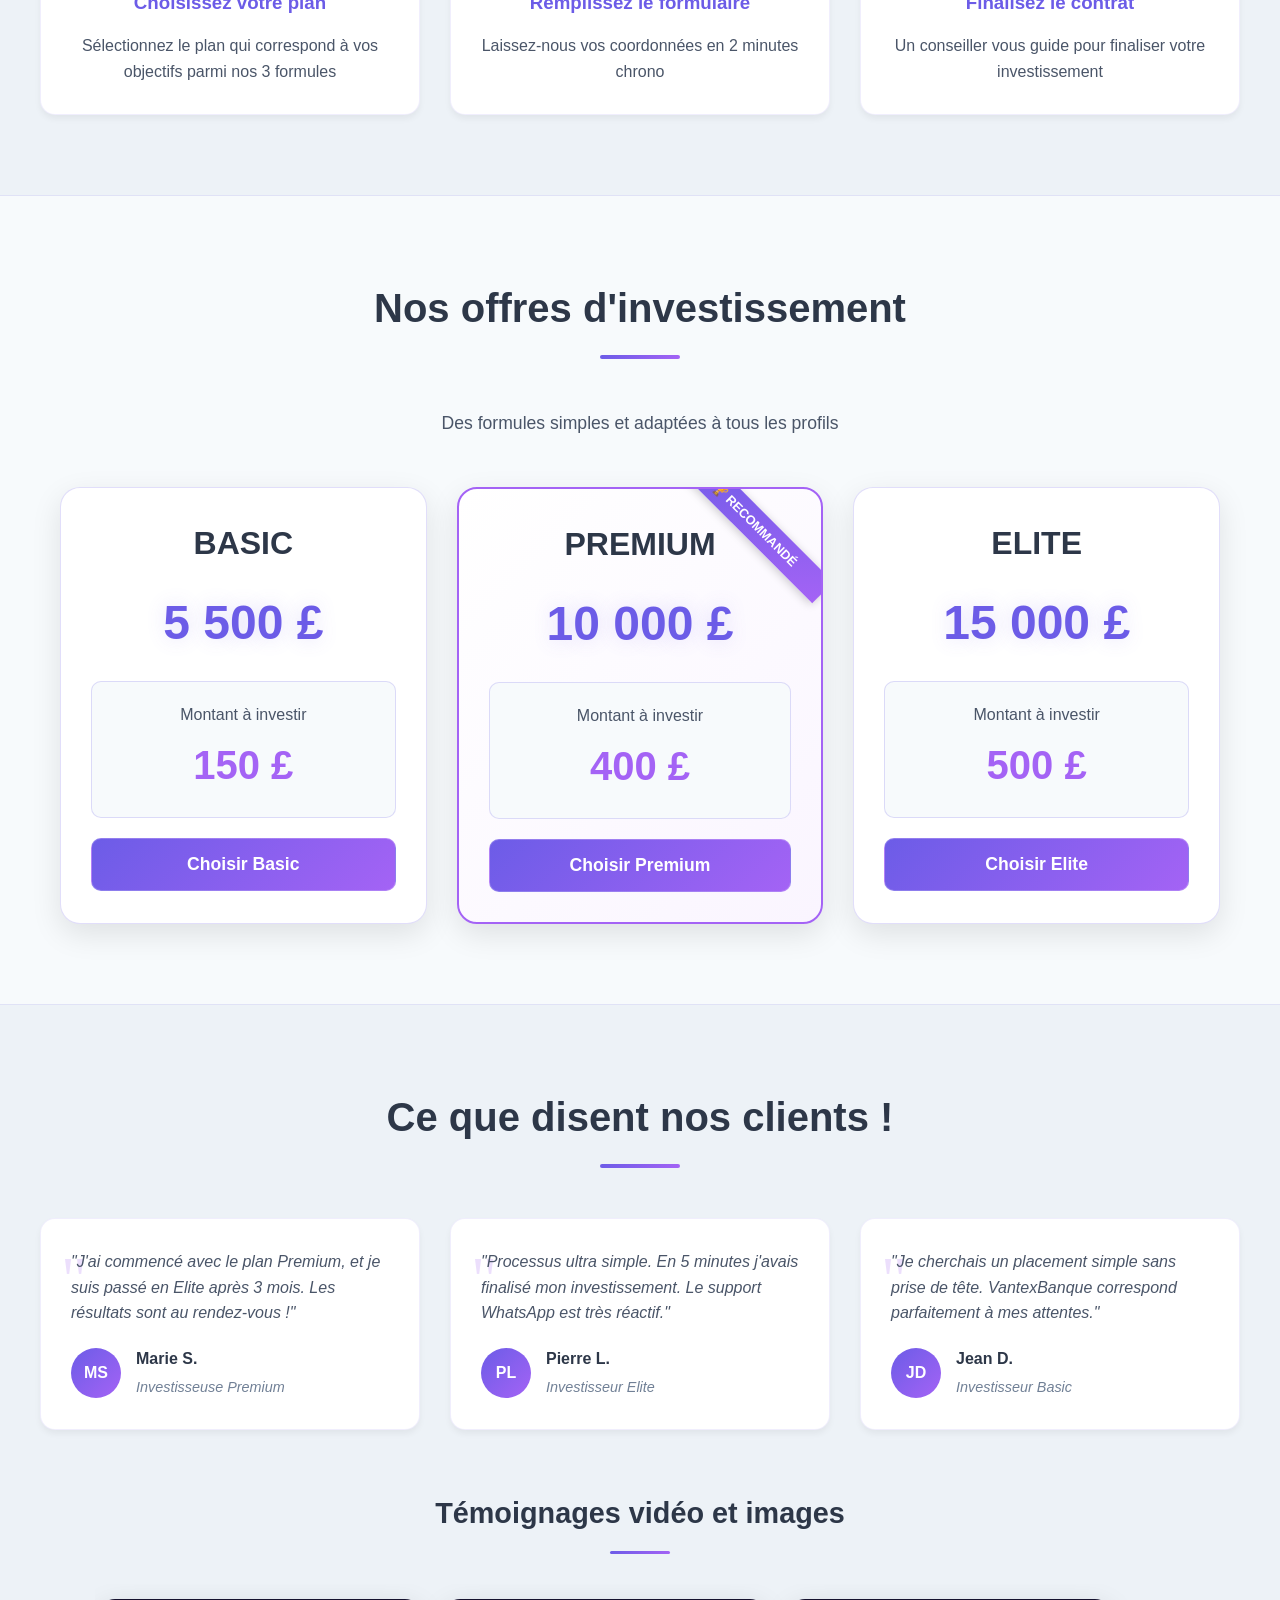
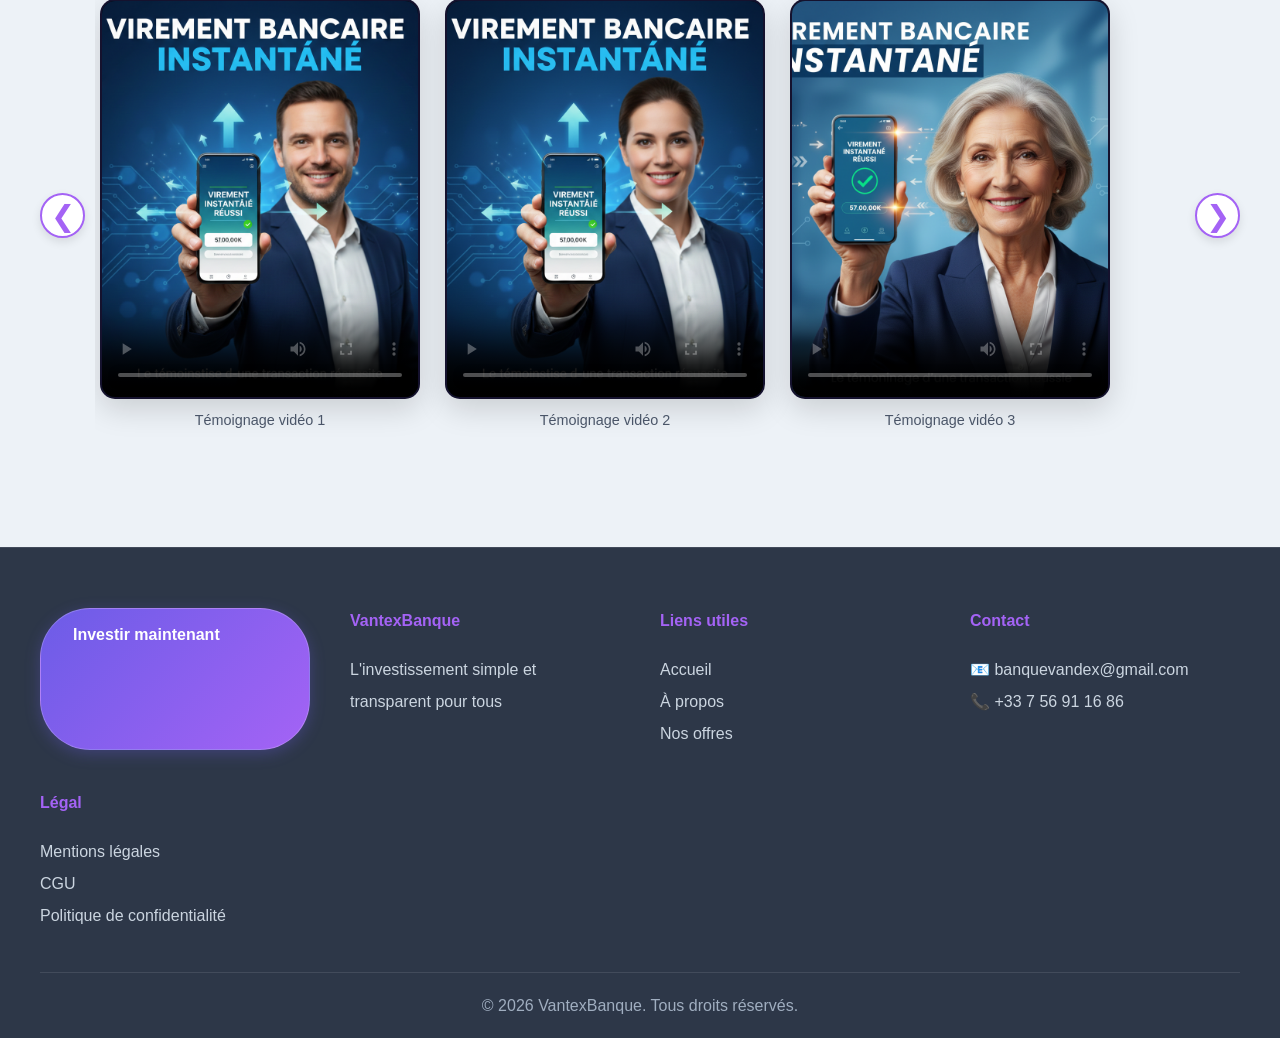
==== commit 931b29c4: "Update index.html" ====
--- a/index.html
+++ b/index.html
@@ -241,7 +241,7 @@
             <div class="footer-col">
                 <h4>Contact</h4>
                 <p>📧 banquevandex@gmail.com</p>
-                <p>📞 +33 7 56 86 20 69</p>
+                <p>📞 +33 7 56 91 16 86</p>
             </div>
             <div class="footer-col">
                 <h4>Légal</h4>
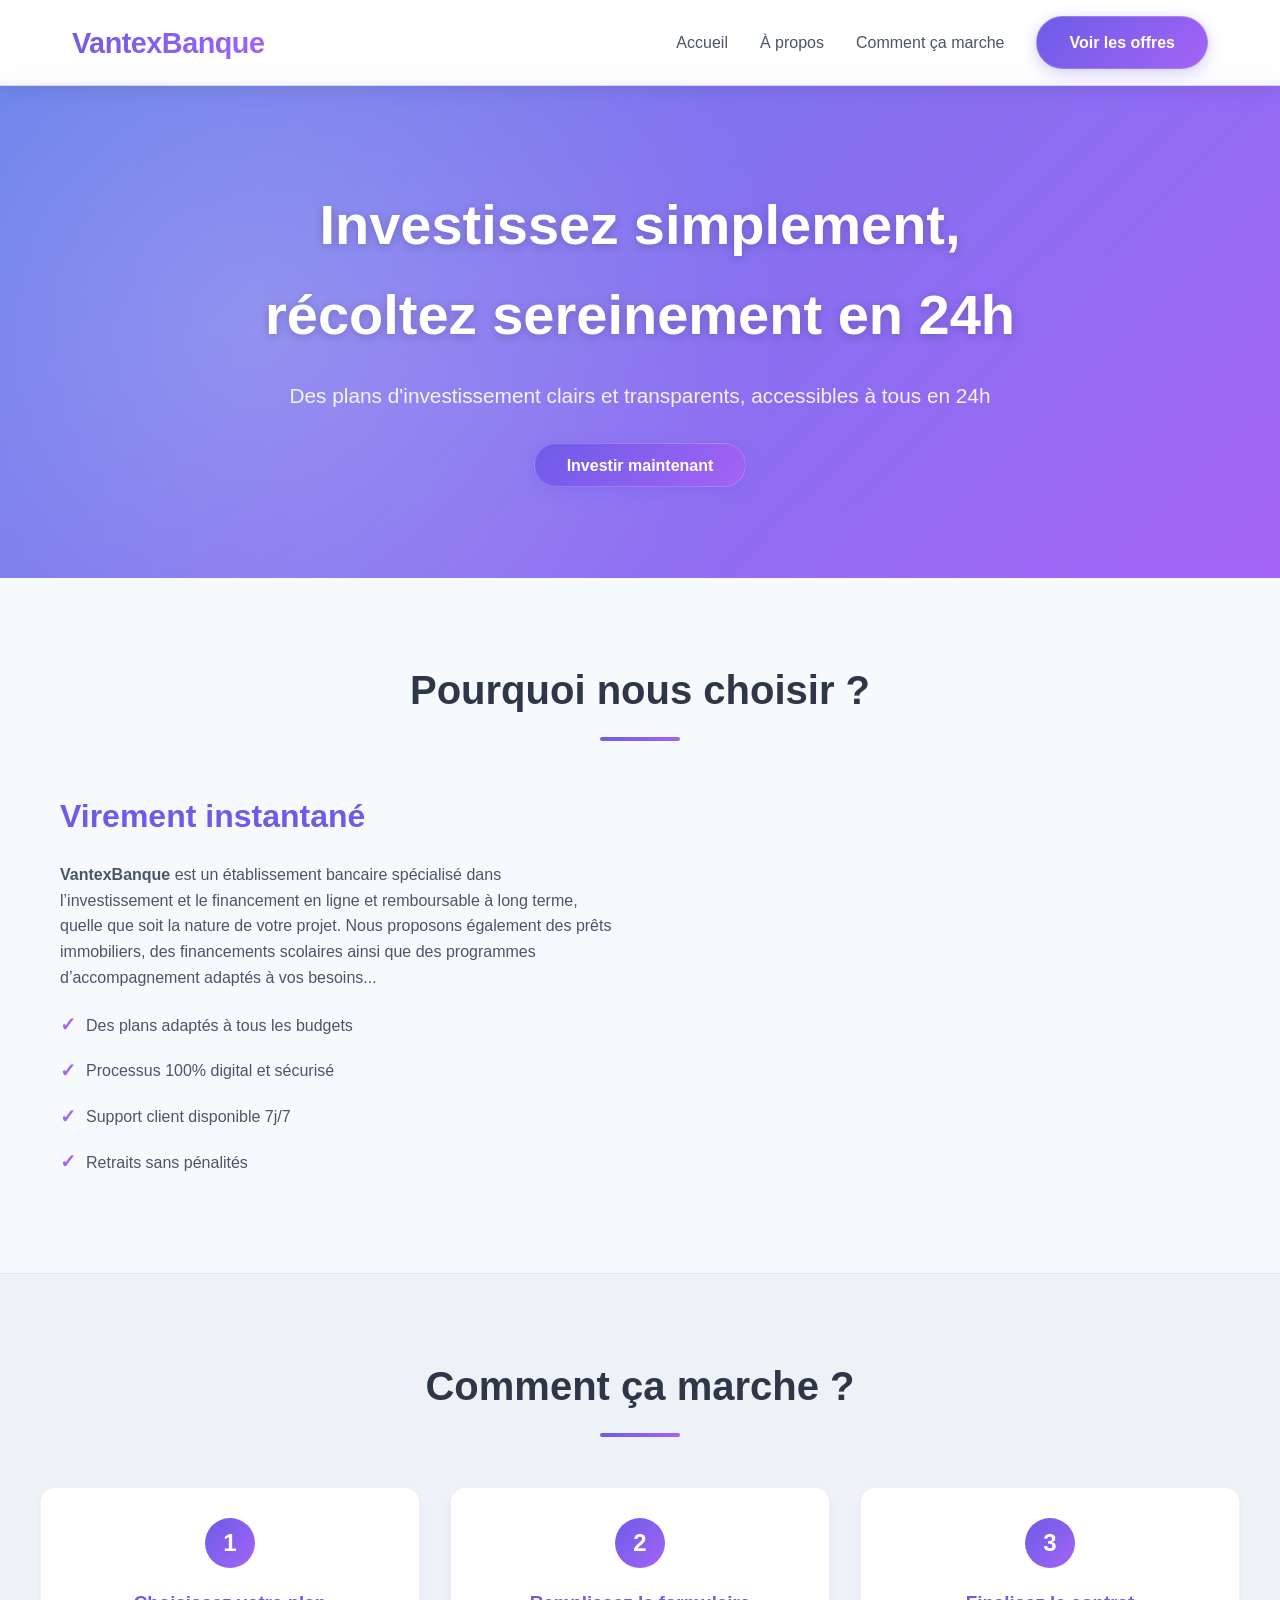
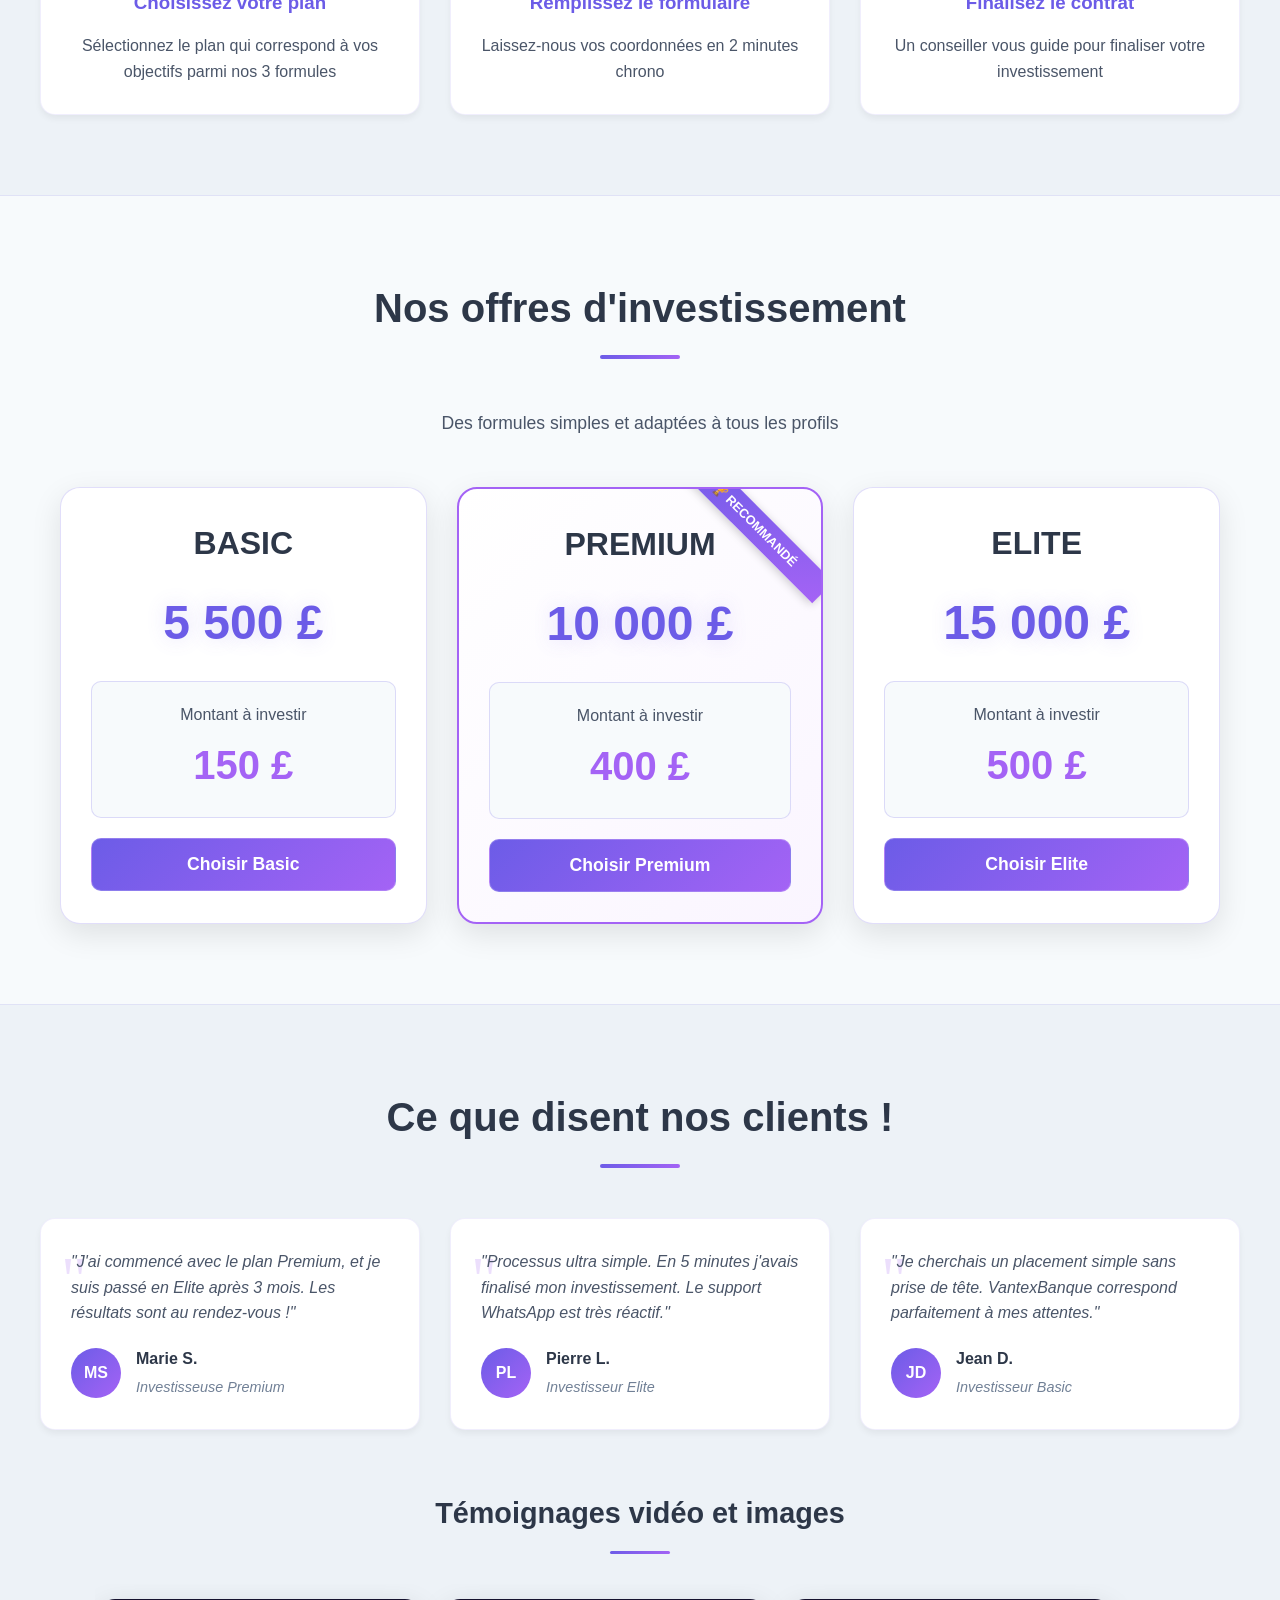
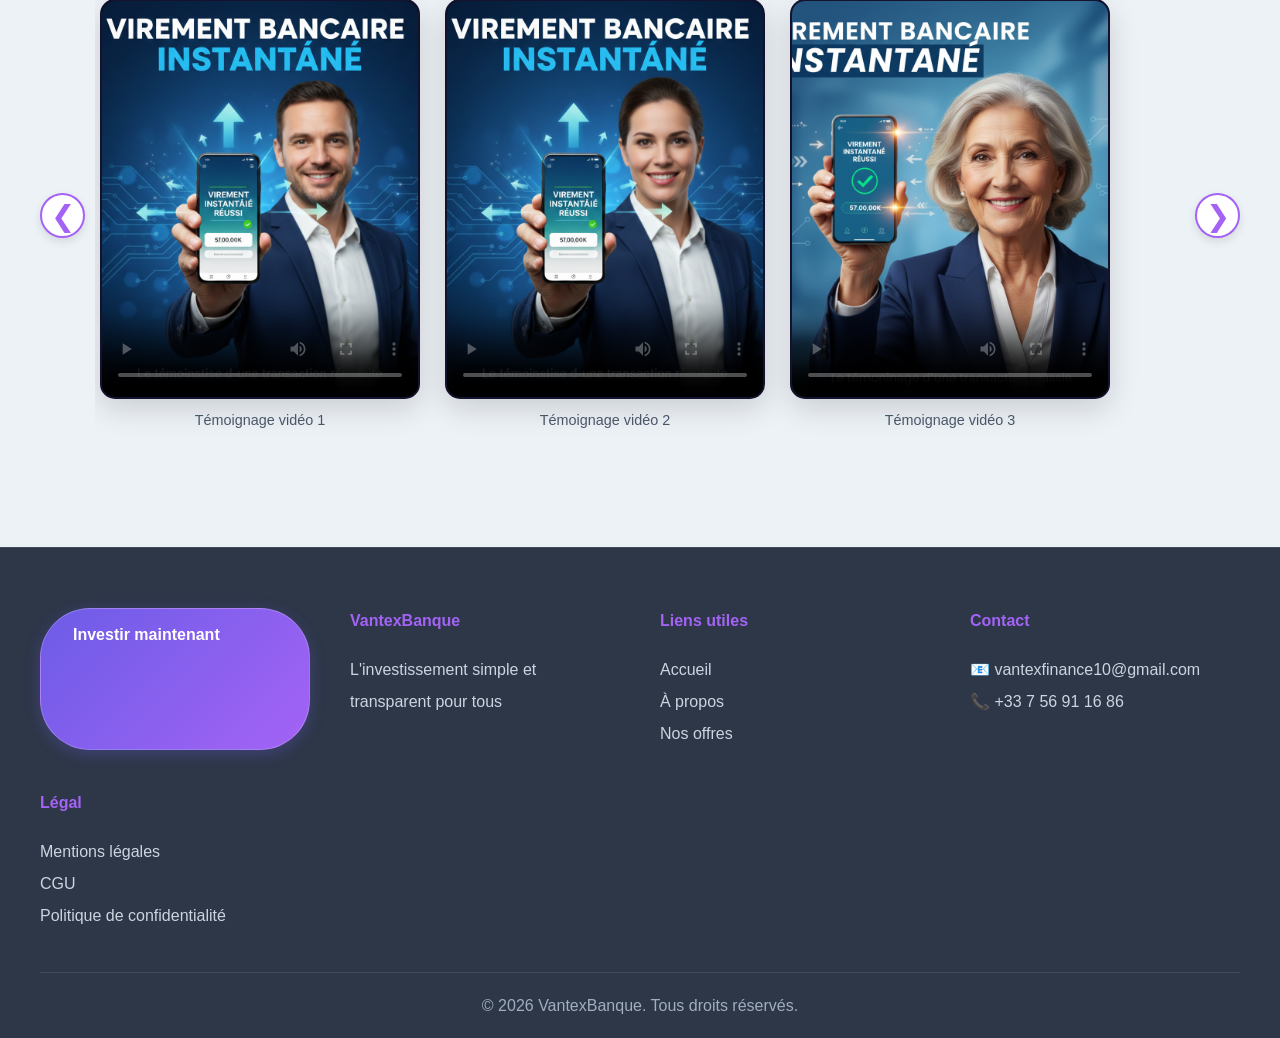
==== commit 9a24df32: "Update index.html" ====
--- a/index.html
+++ b/index.html
@@ -240,7 +240,7 @@
             </div>
             <div class="footer-col">
                 <h4>Contact</h4>
-                <p>📧 banquevandex@gmail.com</p>
+                <p>📧 vantexfinance10@gmail.com</p>
                 <p>📞 +33 7 56 91 16 86</p>
             </div>
             <div class="footer-col">
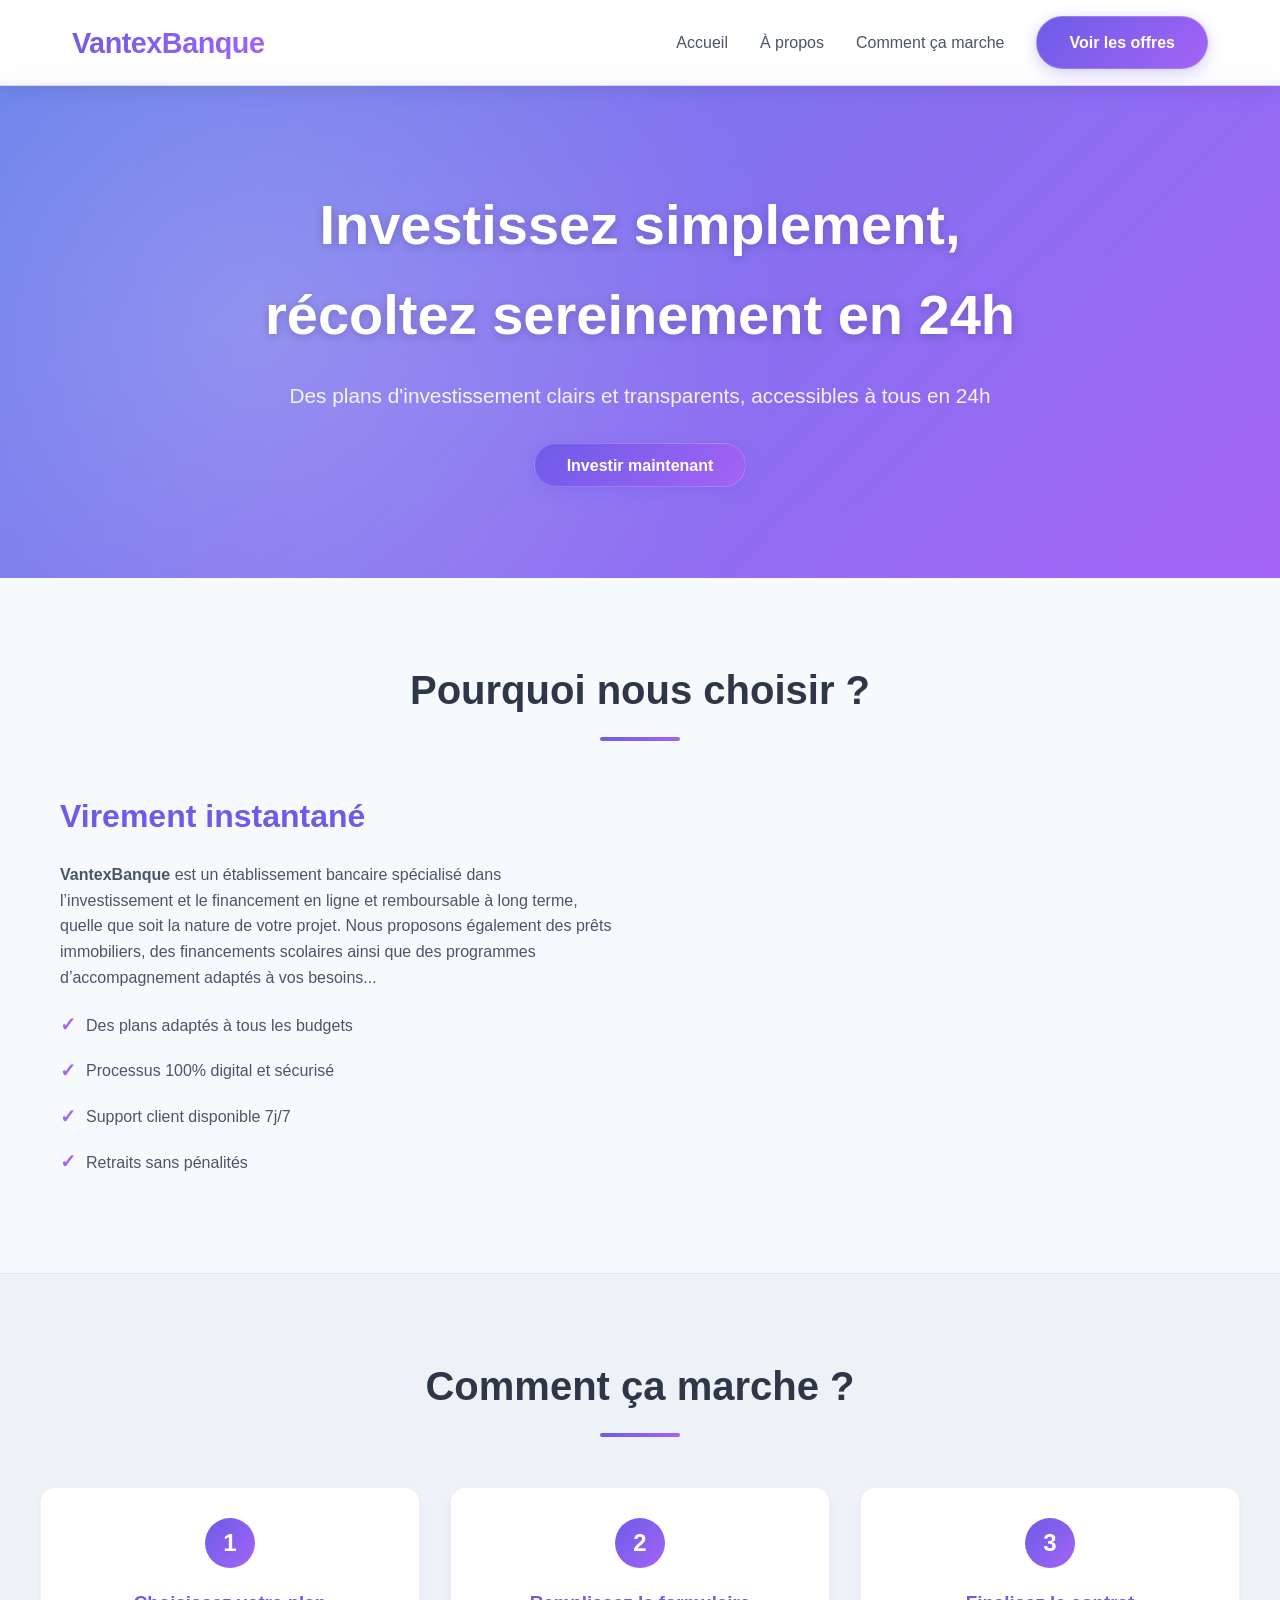
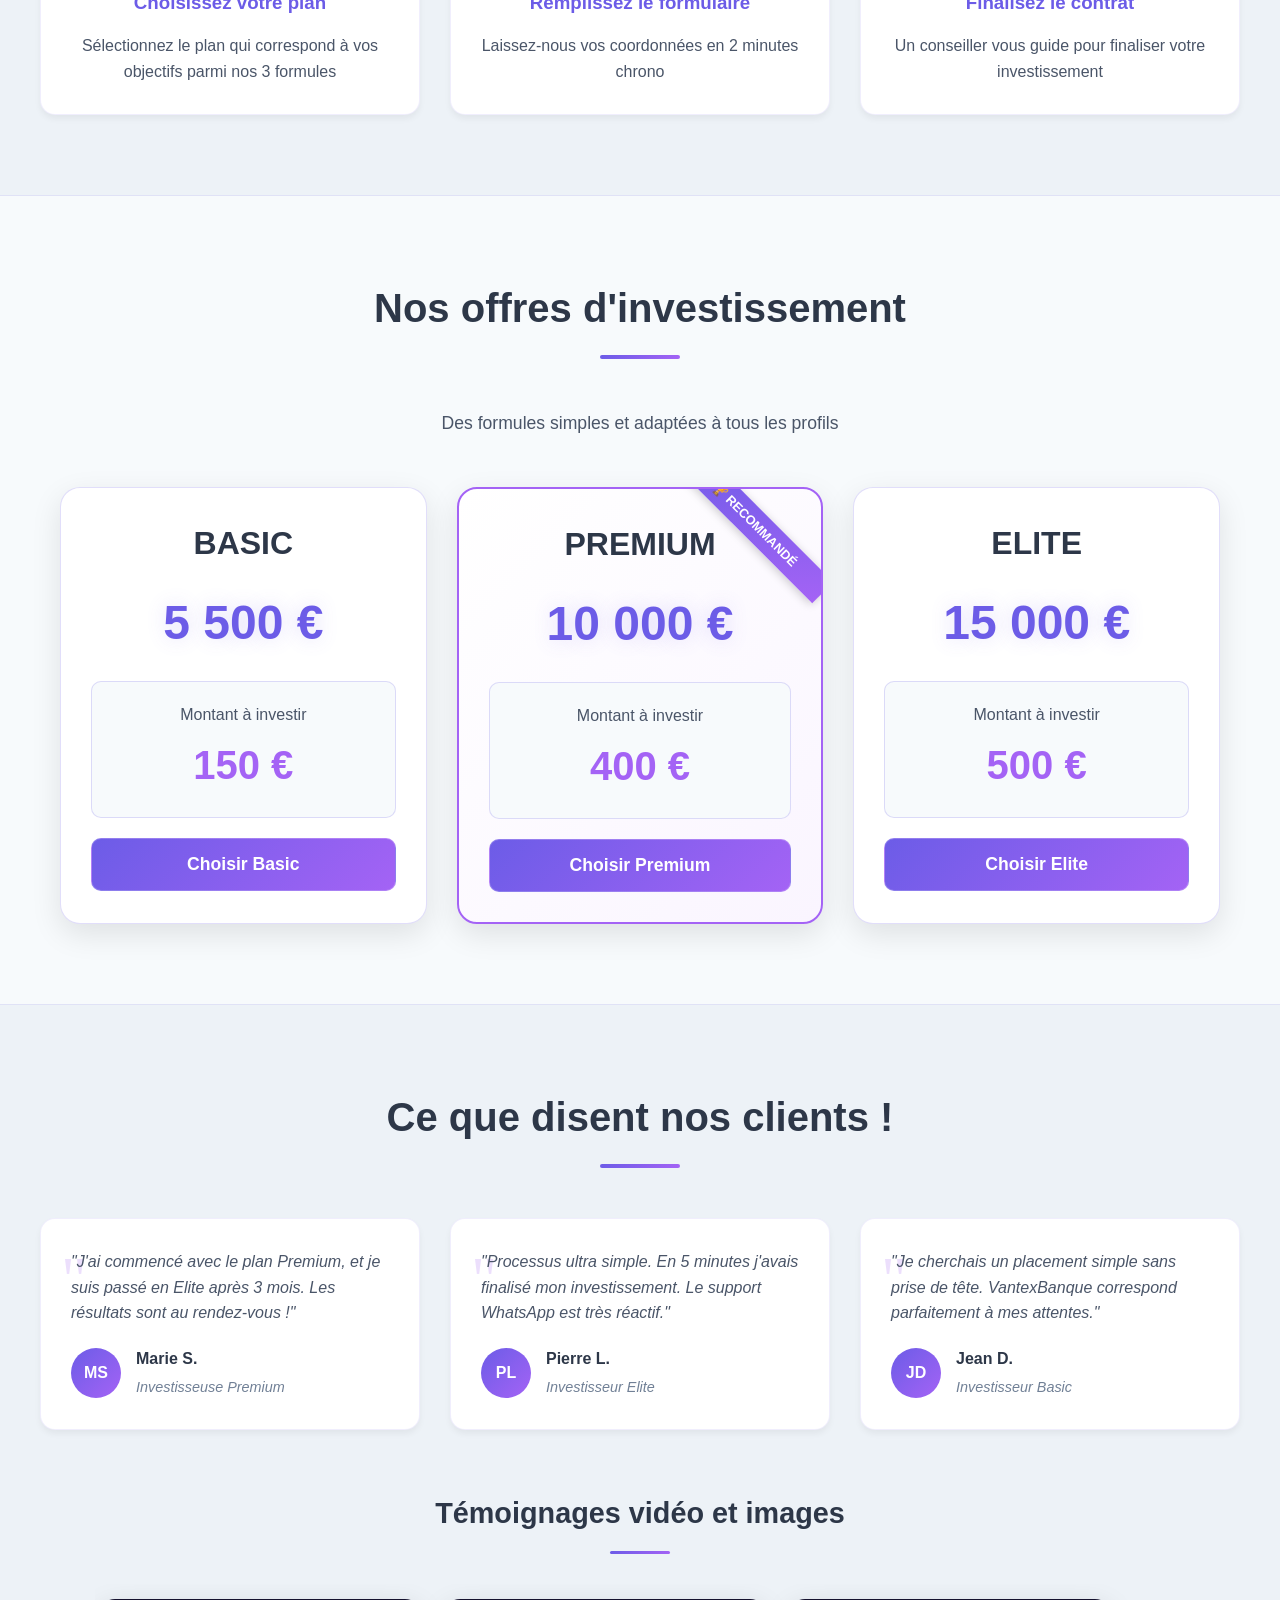
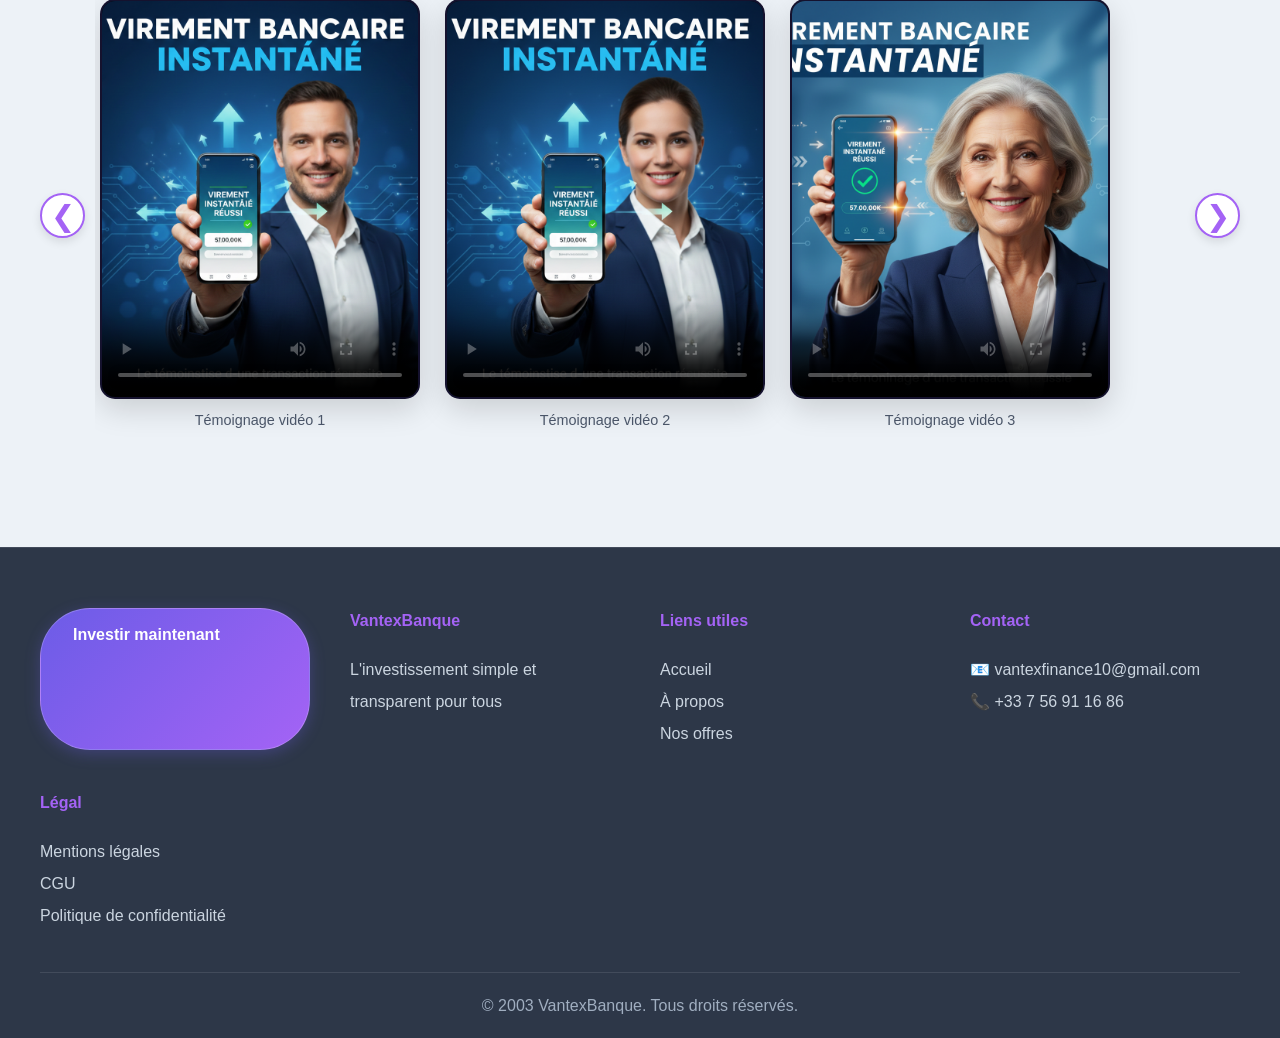
==== commit abfad937: "Update index.html" ====
--- a/index.html
+++ b/index.html
@@ -89,13 +89,13 @@
                     <div class="card-header">
                         <h3>BASIC</h3>
                         <div class="plan-price">
-                            <span class="amount">5 500 £</span>
+                            <span class="amount">5 500 €</span>
                         </div>
                     </div>
 
                     <div class="plan-invest">
                         <p>Montant à investir</p>
-                        <div class="invest-amount">150 £</div>
+                        <div class="invest-amount">150 €</div>
                     </div>
 
                     <button class="card-btn">Choisir Basic</button>
@@ -106,13 +106,13 @@
                     <div class="card-header">
                         <h3>PREMIUM</h3>
                         <div class="plan-price">
-                            <span class="amount">10 000 £</span>
+                            <span class="amount">10 000 €</span>
                         </div>
                     </div>
 
                     <div class="plan-invest">
                         <p>Montant à investir</p>
-                        <div class="invest-amount">400 £</div>
+                        <div class="invest-amount">400 €</div>
                     </div>
 
                     <button class="card-btn">Choisir Premium</button>
@@ -123,13 +123,13 @@
                     <div class="card-header">
                         <h3>ELITE</h3>
                         <div class="plan-price">
-                            <span class="amount">15 000 £</span>
+                            <span class="amount">15 000 €</span>
                         </div>
                     </div>
 
                     <div class="plan-invest">
                         <p>Montant à investir</p>
-                        <div class="invest-amount">500 £</div>
+                        <div class="invest-amount">500 €</div>
                     </div>
 
                     <button class="card-btn">Choisir Elite</button>
@@ -251,7 +251,7 @@
             </div>
         </div>
         <div class="footer-bottom">
-            <p>&copy; 2026 VantexBanque. Tous droits réservés.</p>
+            <p>&copy; 2003 VantexBanque. Tous droits réservés.</p>
         </div>
     </footer>
 
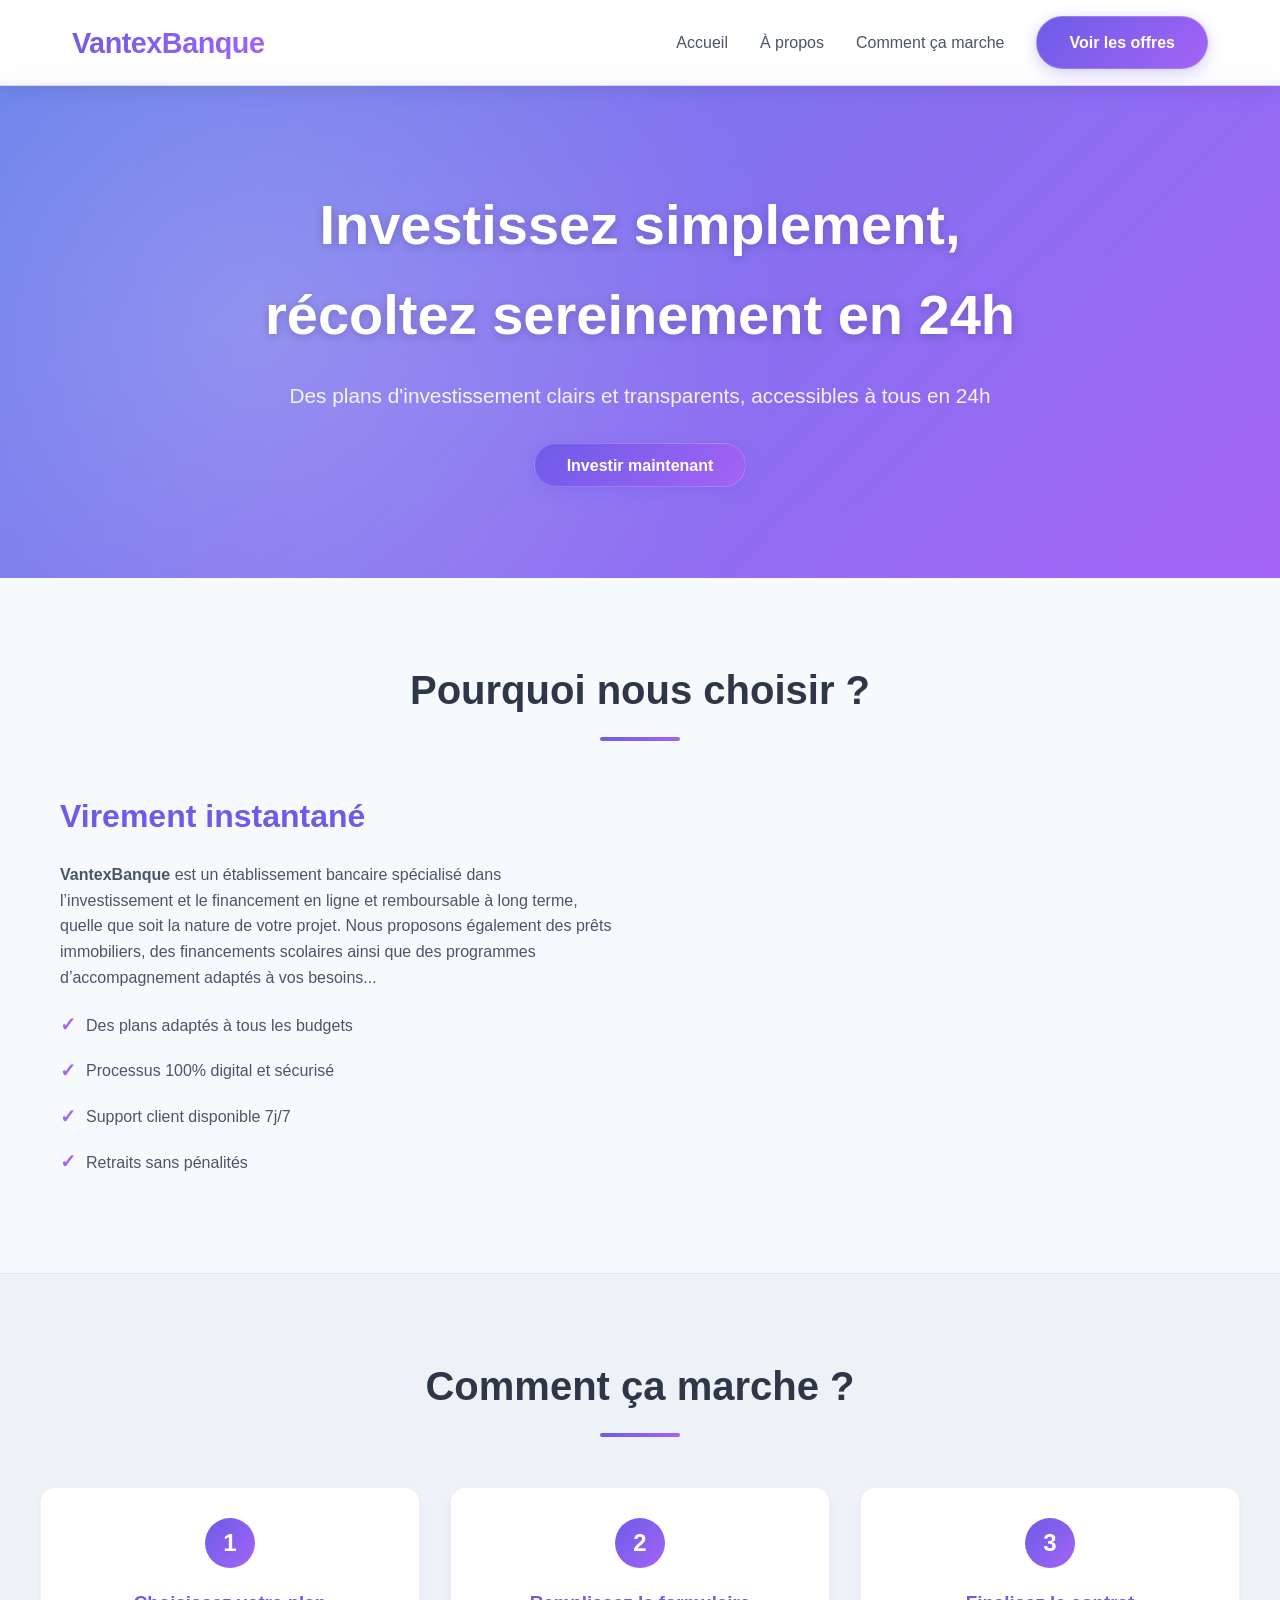
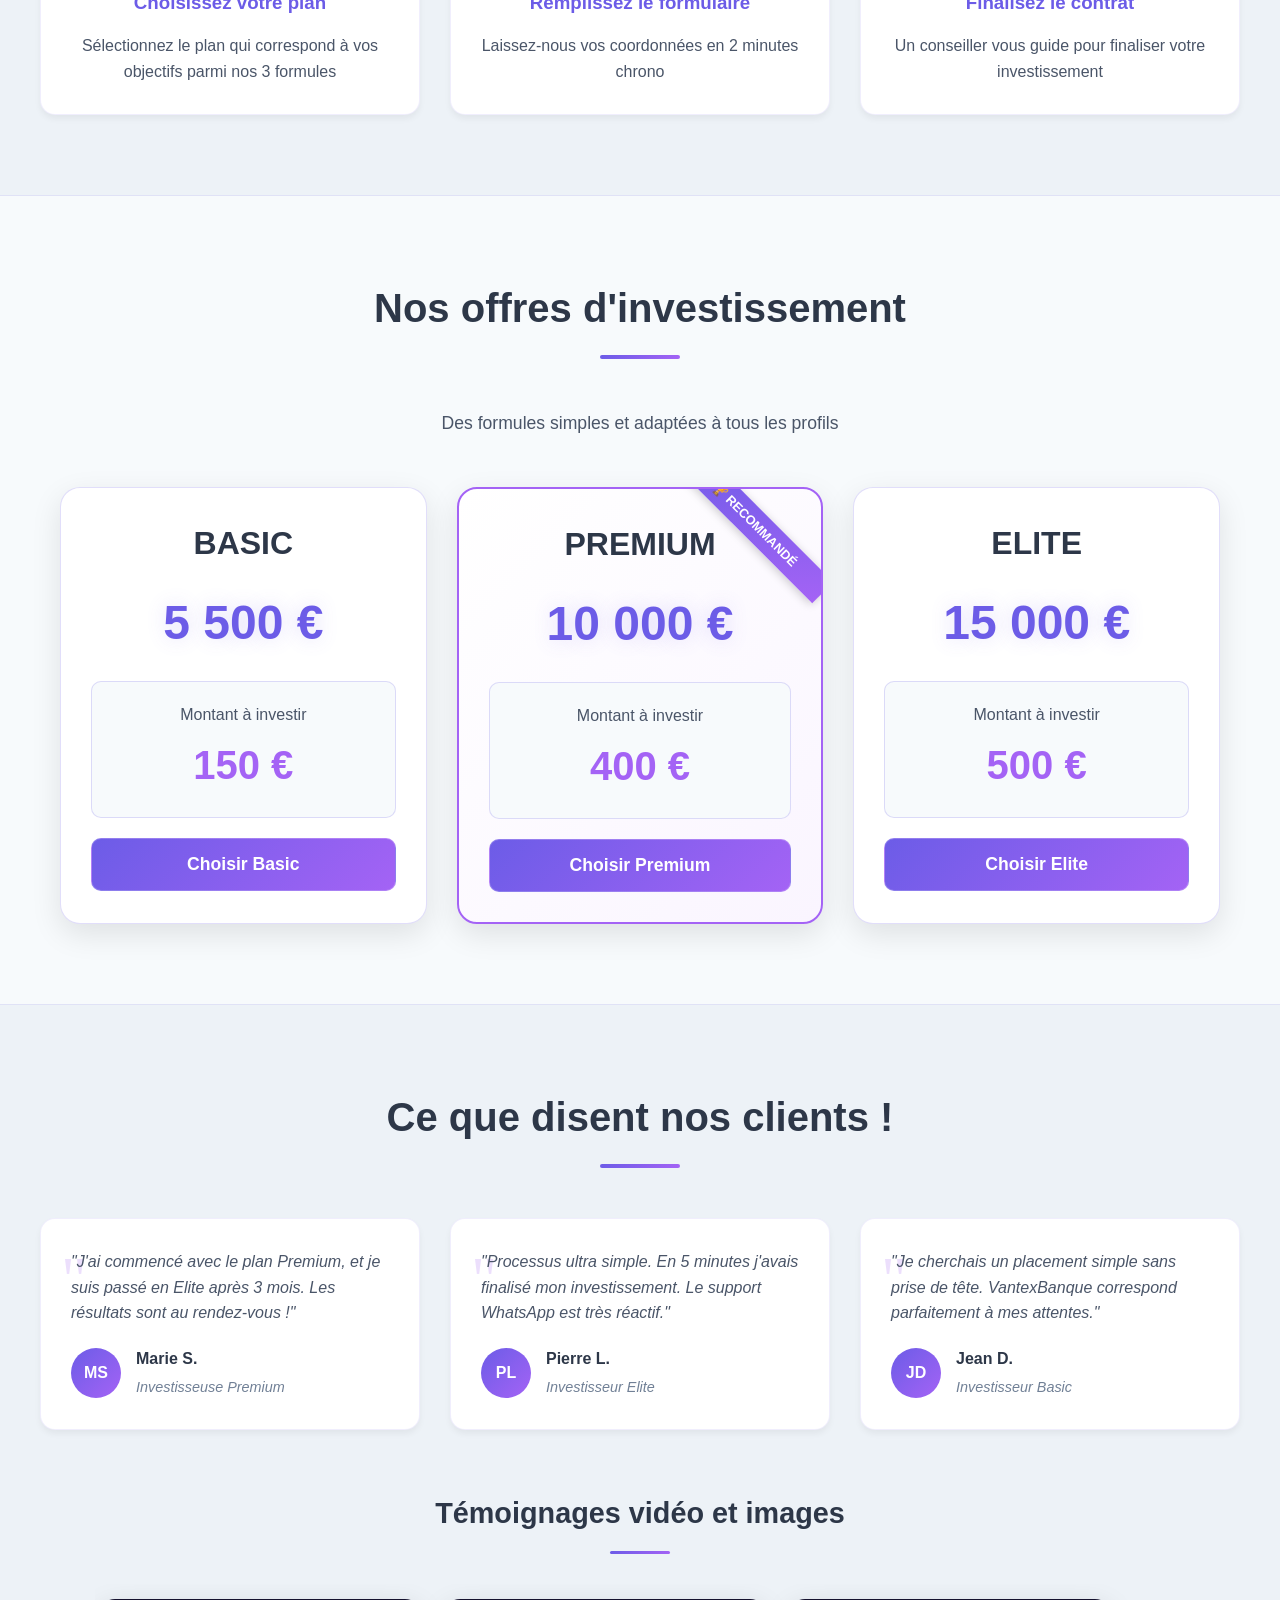
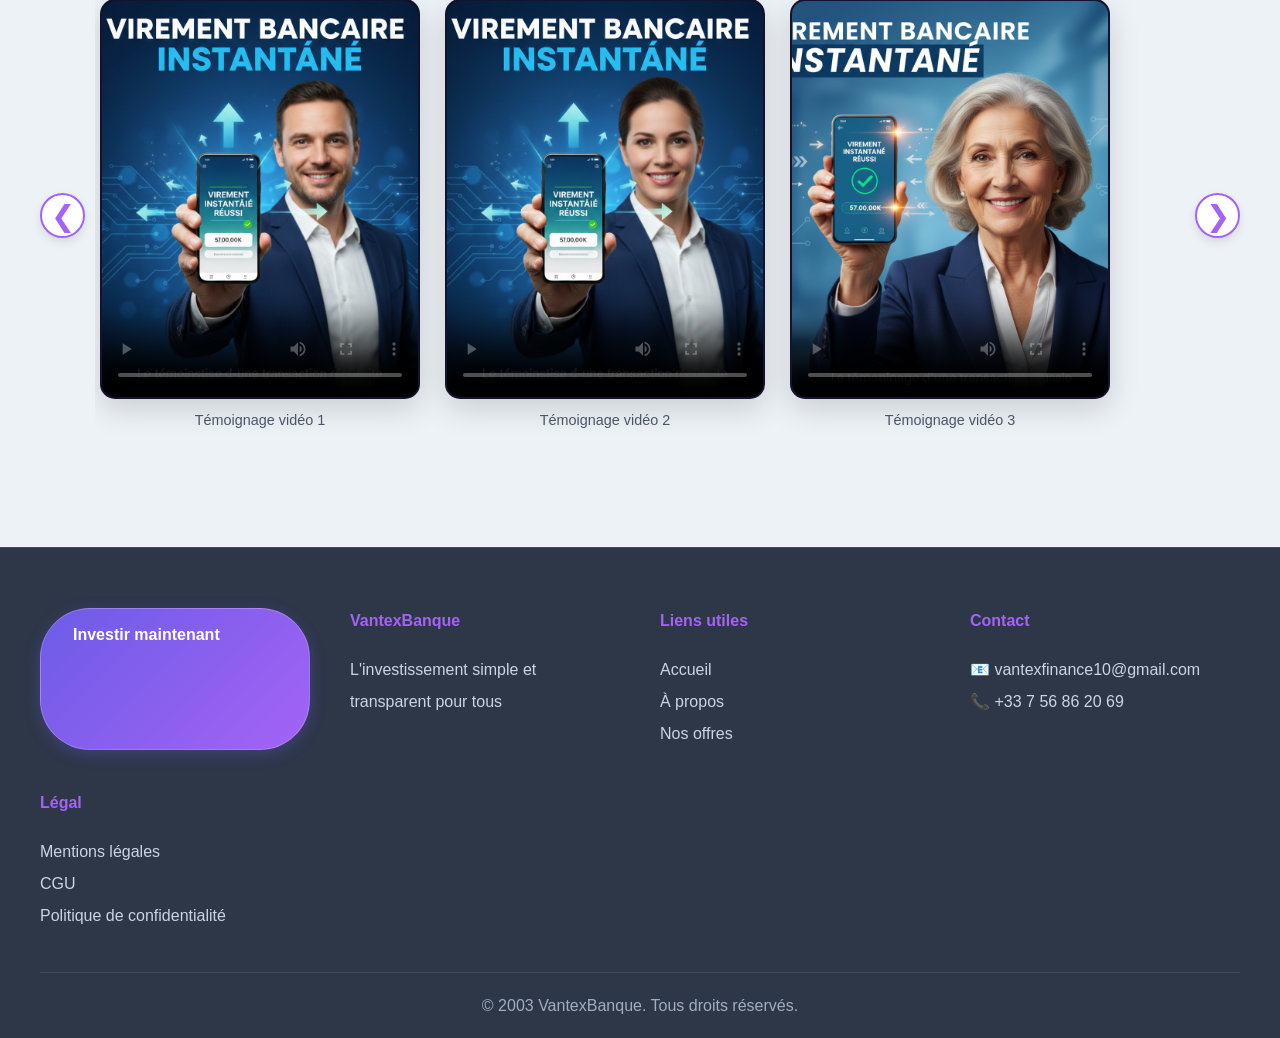
==== commit 9872b3db: "Update index.html" ====
--- a/index.html
+++ b/index.html
@@ -241,7 +241,7 @@
             <div class="footer-col">
                 <h4>Contact</h4>
                 <p>📧 vantexfinance10@gmail.com</p>
-                <p>📞 +33 7 56 91 16 86</p>
+                <p>📞 +33 7 56 86 20 69</p>
             </div>
             <div class="footer-col">
                 <h4>Légal</h4>
